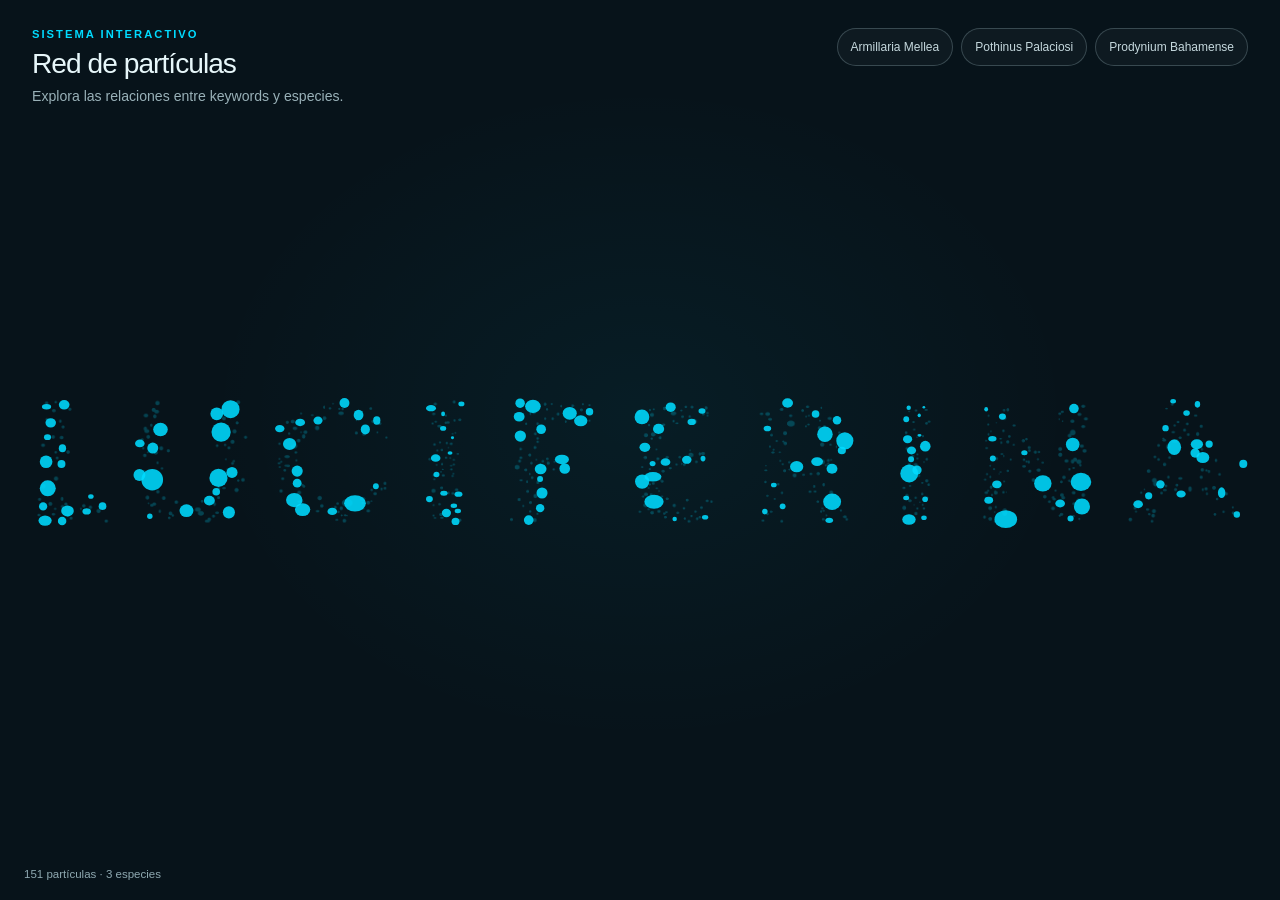
==== index.html @ c7ea7a86 "Refactor particle visualization system: - Remove unused logo images and title HTML file. - Update in" ====
<!doctype html>
<html lang="es">
  <head>
    <meta charset="utf-8">
    <meta name="viewport" content="width=device-width, initial-scale=1">
    <meta name="theme-color" content="#07131a">
    <title>Red de partículas — Luciferina</title>
    <link rel="stylesheet" href="css/style.css">
    <script type="module" src="js/script.js"></script>
  </head>
  <body>
    <main class="app-shell">
      <header class="topbar">
        <div class="intro">
          <p class="eyebrow">Sistema interactivo</p>
          <h1>Red de partículas</h1>
          <p class="instructions">Explora las relaciones entre keywords y especies.</p>
        </div>
        <nav class="species-filters" id="species-filters" aria-label="Filtrar por especie"></nav>
      </header>

      <section class="visualization" aria-label="Visualización de keywords">
        <div class="stage" id="particle-stage">
          <img
            class="inactive-artwork"
            src="img/particulas_inactivas.png"
            alt=""
            aria-hidden="true"
          >
          <div class="particle-layer" id="particle-layer"></div>
        </div>
      </section>

      <p class="app-status" id="app-status" role="status">Cargando datos y partículas…</p>

      <aside class="definition-panel" id="definition-panel" aria-live="polite" hidden>
        <p class="panel-eyebrow">Keyword</p>
        <h2 id="definition-title"></h2>
        <p class="definition-text" id="definition-text"></p>
        <p class="definition-species" id="definition-species"></p>
      </aside>
    </main>
  </body>
</html>
---- css/style.css ----
:root {
  color-scheme: dark;
  font-family: Inter, "Helvetica Neue", Arial, sans-serif;
  color: #e7f7fa;
  background: #07131a;
  font-synthesis: none;
  text-rendering: optimizeLegibility;
  -webkit-font-smoothing: antialiased;
  --particle-color: #00dbff;
}

* {
  box-sizing: border-box;
}

body {
  min-width: 320px;
  min-height: 100vh;
  margin: 0;
  background:
    radial-gradient(ellipse at 50% 46%, rgb(0 219 255 / 5%), transparent 48%),
    #07131a;
}

button {
  font: inherit;
}

.app-shell {
  display: flex;
  min-height: 100vh;
  flex-direction: column;
  padding: 28px 32px 32px;
}

.topbar {
  z-index: 1;
  display: flex;
  align-items: flex-start;
  justify-content: space-between;
  gap: 28px;
}

.intro {
  min-width: 220px;
}

.eyebrow,
.panel-eyebrow {
  margin: 0 0 8px;
  color: var(--particle-color);
  font-size: 0.7rem;
  font-weight: 700;
  letter-spacing: 0.18em;
  text-transform: uppercase;
}

h1 {
  margin: 0;
  font-size: clamp(1.35rem, 2.2vw, 2rem);
  font-weight: 500;
  letter-spacing: -0.035em;
}

.instructions {
  margin: 8px 0 0;
  color: #99b1b8;
  font-size: 0.88rem;
}

.species-filters {
  display: flex;
  flex-wrap: wrap;
  justify-content: flex-end;
  gap: 8px;
  max-width: 670px;
}

.species-button {
  min-height: 38px;
  padding: 8px 13px;
  border: 1px solid rgb(187 221 229 / 24%);
  border-radius: 999px;
  background: rgb(255 255 255 / 3%);
  color: #c5d8dd;
  cursor: pointer;
  font-size: 0.75rem;
  transition: color 160ms ease, border-color 160ms ease, background 160ms ease;
}

.species-button:hover,
.species-button:focus-visible {
  border-color: rgb(0 219 255 / 70%);
  color: #fff;
}

.species-button.is-active {
  border-color: var(--particle-color);
  background: rgb(0 219 255 / 12%);
  color: var(--particle-color);
}

.visualization {
  display: grid;
  flex: 1;
  place-items: center;
  width: 100%;
  padding: 30px 0 80px;
  overflow: visible;
}

.stage {
  position: relative;
  width: min(100%, 1235px);
  aspect-ratio: 1234.79 / 140.84;
  isolation: isolate;
}

.inactive-artwork,
.particle-layer,
.particle-layer svg {
  position: absolute;
  inset: 0;
  width: 100%;
  height: 100%;
}

.inactive-artwork {
  z-index: 0;
  object-fit: fill;
  opacity: 0.24;
  pointer-events: none;
  user-select: none;
}

.particle-layer svg {
  z-index: 1;
  display: block;
  overflow: visible;
}

.particle-shape {
  fill: var(--particle-color) !important;
  cursor: pointer;
  opacity: 0.88;
  transform-box: fill-box;
  transform-origin: center;
  transition: opacity 180ms ease, filter 180ms ease, transform 180ms ease;
  -webkit-tap-highlight-color: transparent;
}

.particle-shape:hover,
.particle-shape:focus-visible {
  filter: drop-shadow(0 0 4px rgb(0 219 255 / 78%));
  opacity: 1;
  transform: scale(1.1);
}

.particle-shape:focus-visible {
  outline: none;
  stroke: #fff;
  stroke-width: 1.5px;
}

.particle-shape.is-selected {
  filter: drop-shadow(0 0 5px rgb(0 219 255 / 85%));
  opacity: 1;
  transform: scale(1.15);
}

.particle-shape.is-related {
  filter: drop-shadow(0 0 5px rgb(0 219 255 / 90%))
    drop-shadow(0 0 11px rgb(0 219 255 / 48%));
  opacity: 1;
}

.particle-shape.is-species-match {
  filter: drop-shadow(0 0 5px rgb(0 219 255 / 92%))
    drop-shadow(0 0 12px rgb(0 219 255 / 50%));
  opacity: 1;
}

.particle-shape.is-species-muted {
  filter: none;
  opacity: 0.12;
}

.particle-shape.is-species-muted.is-selected {
  filter: none;
  opacity: 0.3;
}

.app-status {
  position: fixed;
  bottom: 20px;
  left: 24px;
  z-index: 2;
  margin: 0;
  color: #8fa9b1;
  font-size: 0.72rem;
}

.app-status:empty {
  display: none;
}

.app-status.is-error {
  max-width: min(560px, calc(100vw - 48px));
  color: #ffb7a9;
}

.definition-panel {
  position: fixed;
  right: 24px;
  bottom: 24px;
  z-index: 3;
  width: min(370px, calc(100vw - 48px));
  max-height: min(45vh, 360px);
  padding: 20px 22px;
  overflow-y: auto;
  border: 1px solid rgb(0 219 255 / 30%);
  border-radius: 12px;
  background: rgb(7 19 26 / 94%);
  box-shadow: 0 12px 40px rgb(0 0 0 / 28%), 0 0 24px rgb(0 219 255 / 7%);
  backdrop-filter: blur(14px);
}

.definition-panel[hidden] {
  display: none;
}

.definition-panel h2 {
  margin: 0 0 10px;
  color: #f0fbfd;
  font-size: 1.1rem;
  font-weight: 500;
}

.definition-text,
.definition-species {
  margin: 0;
  color: #b6cbd0;
  font-size: 0.84rem;
  line-height: 1.55;
}

.definition-species {
  margin-top: 13px;
  color: #7e9ca4;
  font-size: 0.72rem;
}

@media (max-width: 760px) {
  .app-shell {
    padding: 20px 18px 28px;
  }

  .topbar {
    flex-direction: column;
    gap: 18px;
  }

  .species-filters {
    justify-content: flex-start;
    gap: 6px;
  }

  .species-button {
    min-height: 34px;
    padding: 7px 10px;
    font-size: 0.68rem;
  }

  .visualization {
    display: block;
    margin: auto -18px;
    padding: 52px 0 100px;
    overflow-x: auto;
    overflow-y: visible;
    scrollbar-color: rgb(0 219 255 / 35%) transparent;
  }

  .stage {
    width: 720px;
    max-width: none;
    margin: 0 auto;
  }

  .definition-panel {
    right: 12px;
    bottom: 12px;
    width: min(370px, calc(100vw - 24px));
    max-height: 38vh;
    padding: 16px 18px;
  }

  .app-status {
    bottom: 14px;
    left: 14px;
    font-size: 0.65rem;
  }
}

@media (prefers-reduced-motion: reduce) {
  *,
  *::before,
  *::after {
    scroll-behavior: auto !important;
    transition-duration: 0.01ms !important;
  }
}
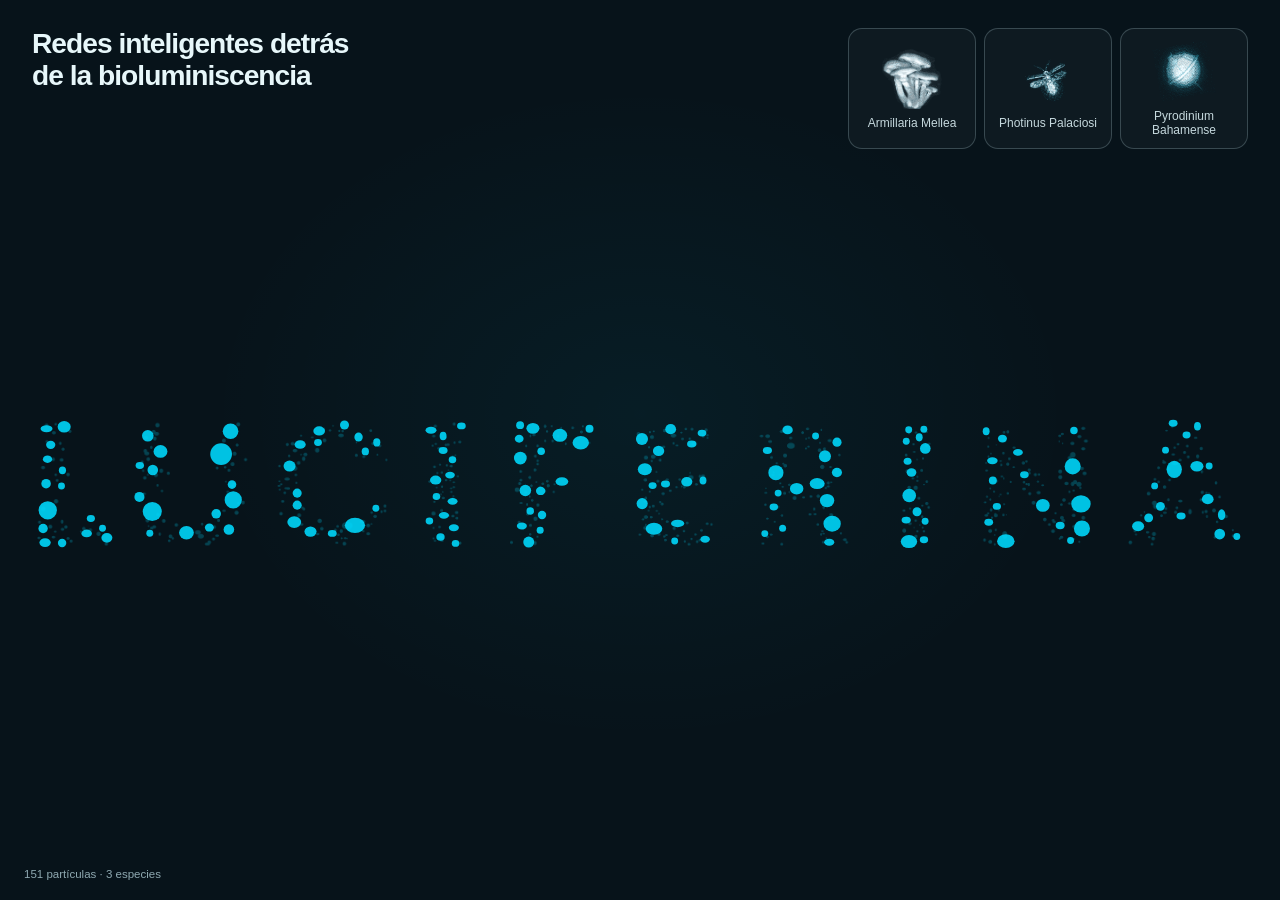
==== commit d99f95a1: "Refactor code structure for improved readability and maintainability" ====
--- a/index.html
+++ b/index.html
@@ -12,9 +12,12 @@
     <main class="app-shell">
       <header class="topbar">
         <div class="intro">
-          <p class="eyebrow">Sistema interactivo</p>
-          <h1>Red de partículas</h1>
-          <p class="instructions">Explora las relaciones entre keywords y especies.</p>
+          <h1>
+            <a class="home-link" href="index.html">
+              <span>Redes inteligentes detrás</span>
+              <span>de la bioluminiscencia</span>
+            </a>
+          </h1>
         </div>
         <nav class="species-filters" id="species-filters" aria-label="Filtrar por especie"></nav>
       </header>
@@ -34,10 +37,8 @@
       <p class="app-status" id="app-status" role="status">Cargando datos y partículas…</p>
 
       <aside class="definition-panel" id="definition-panel" aria-live="polite" hidden>
-        <p class="panel-eyebrow">Keyword</p>
         <h2 id="definition-title"></h2>
         <p class="definition-text" id="definition-text"></p>
-        <p class="definition-species" id="definition-species"></p>
       </aside>
     </main>
   </body>
--- a/css/style.css
+++ b/css/style.css
@@ -45,21 +45,25 @@
   min-width: 220px;
 }
 
-.eyebrow,
-.panel-eyebrow {
-  margin: 0 0 8px;
-  color: var(--particle-color);
-  font-size: 0.7rem;
-  font-weight: 700;
-  letter-spacing: 0.18em;
-  text-transform: uppercase;
-}
-
 h1 {
   margin: 0;
   font-size: clamp(1.35rem, 2.2vw, 2rem);
-  font-weight: 500;
+  font-weight: 700;
   letter-spacing: -0.035em;
+}
+
+.home-link {
+  color: inherit;
+  text-decoration: none;
+}
+
+.home-link span {
+  display: block;
+}
+
+.home-link:hover,
+.home-link:focus-visible {
+  color: var(--particle-color);
 }
 
 .instructions {
@@ -77,15 +81,30 @@
 }
 
 .species-button {
-  min-height: 38px;
-  padding: 8px 13px;
+  display: flex;
+  width: 128px;
+  min-height: 112px;
+  flex-direction: column;
+  align-items: center;
+  justify-content: center;
+  gap: 6px;
+  padding: 10px 8px;
   border: 1px solid rgb(187 221 229 / 24%);
-  border-radius: 999px;
+  border-radius: 14px;
   background: rgb(255 255 255 / 3%);
   color: #c5d8dd;
   cursor: pointer;
   font-size: 0.75rem;
+  line-height: 1.2;
+  text-align: center;
   transition: color 160ms ease, border-color 160ms ease, background 160ms ease;
+}
+
+.species-button img {
+  display: block;
+  width: 64px;
+  height: 64px;
+  object-fit: contain;
 }
 
 .species-button:hover,
@@ -156,14 +175,27 @@
   transform: scale(1.1);
 }
 
+.particle-shape:focus {
+  outline: none;
+}
+
 .particle-shape:focus-visible {
-  outline: none;
   stroke: #fff;
   stroke-width: 1.5px;
 }
 
 .particle-shape.is-selected {
-  filter: drop-shadow(0 0 5px rgb(0 219 255 / 85%));
+  fill: #fff !important;
+  stroke: #fff;
+  stroke-width: 1.5px;
+}
+
+.particle-shape.is-related {
+  fill: #b6f8ff !important;
+}
+
+.particle-shape.is-selected {
+  filter: none;
   opacity: 1;
   transform: scale(1.15);
 }
@@ -183,6 +215,8 @@
 .particle-shape.is-species-muted {
   filter: none;
   opacity: 0.12;
+  pointer-events: none;
+  cursor: default;
 }
 
 .particle-shape.is-species-muted.is-selected {
@@ -236,20 +270,13 @@
   font-weight: 500;
 }
 
-.definition-text,
-.definition-species {
+.definition-text {
   margin: 0;
   color: #b6cbd0;
   font-size: 0.84rem;
   line-height: 1.55;
 }
 
-.definition-species {
-  margin-top: 13px;
-  color: #7e9ca4;
-  font-size: 0.72rem;
-}
-
 @media (max-width: 760px) {
   .app-shell {
     padding: 20px 18px 28px;
@@ -266,9 +293,14 @@
   }
 
   .species-button {
-    min-height: 34px;
-    padding: 7px 10px;
+    min-height: 100px;
+    padding: 7px 8px;
     font-size: 0.68rem;
+  }
+
+  .species-button img {
+    width: 56px;
+    height: 56px;
   }
 
   .visualization {
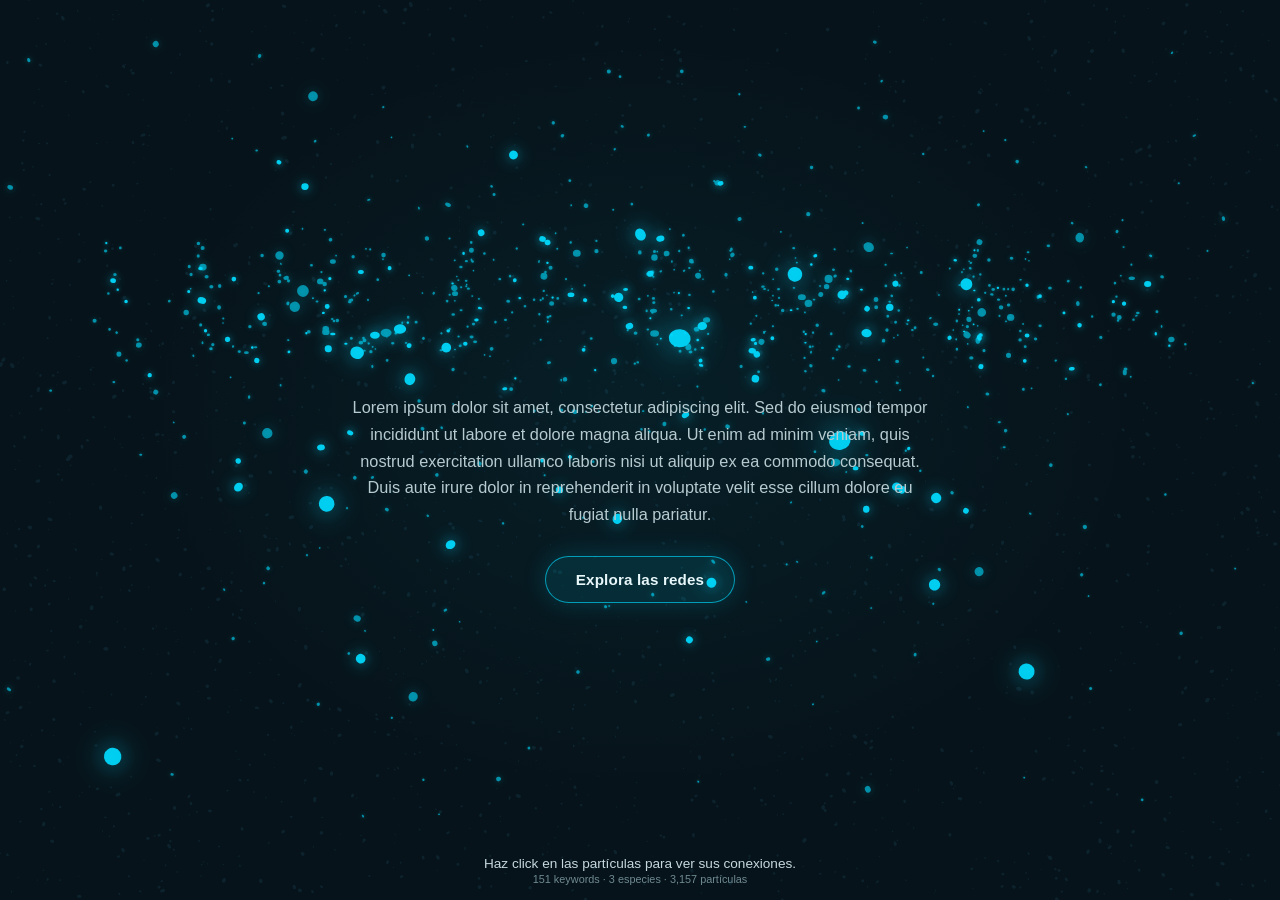
==== commit 6ac62647: "Update 3D" ====
--- a/index.html
+++ b/index.html
@@ -4,42 +4,1324 @@
     <meta charset="utf-8">
     <meta name="viewport" content="width=device-width, initial-scale=1">
     <meta name="theme-color" content="#07131a">
-    <title>Red de partículas — Luciferina</title>
-    <link rel="stylesheet" href="css/style.css">
-    <script type="module" src="js/script.js"></script>
+    <title>Luciferina — Redes de bioluminiscencia</title>
+    <style>
+      :root {
+        color-scheme: dark;
+        font-family: Inter, "Helvetica Neue", Arial, sans-serif;
+        color: #e7f7fa;
+        background: #07131a;
+        font-synthesis: none;
+        text-rendering: optimizeLegibility;
+        -webkit-font-smoothing: antialiased;
+        --particle-color: #00dbff;
+        --muted-text: #99b1b8;
+        --footer-height: 56px;
+      }
+
+      * {
+        box-sizing: border-box;
+      }
+
+      html,
+      body {
+        height: 100%;
+        margin: 0;
+        overflow: hidden;
+      }
+
+      body {
+        min-width: 320px;
+        background:
+          radial-gradient(ellipse at 50% 46%, rgb(0 219 255 / 6%), transparent 55%),
+          #07131a;
+      }
+
+      button {
+        font: inherit;
+      }
+
+      /* Canvas: todas las partículas (logotipo, keywords y plancton). */
+      #scene {
+        position: fixed;
+        inset: 0;
+        z-index: 0;
+        display: block;
+        width: 100%;
+        height: 100%;
+        touch-action: none;
+        -webkit-tap-highlight-color: transparent;
+      }
+
+      #scene.is-pointer {
+        cursor: pointer;
+      }
+
+      /* Encabezado visible tras explorar. */
+      .topbar {
+        position: fixed;
+        top: 0;
+        right: 0;
+        left: 0;
+        z-index: 2;
+        display: flex;
+        align-items: flex-start;
+        justify-content: space-between;
+        gap: 28px;
+        padding: 28px 32px 0;
+        pointer-events: none;
+        opacity: 0;
+        visibility: hidden;
+        transform: translateY(-8px);
+        transition: opacity 600ms ease, transform 600ms ease, visibility 0s linear 600ms;
+      }
+
+      body.is-exploring .topbar {
+        opacity: 1;
+        visibility: visible;
+        transform: none;
+        transition-delay: 900ms, 900ms, 0s;
+      }
+
+      .topbar > * {
+        pointer-events: auto;
+      }
+
+      .topbar h2 {
+        margin: 0;
+        font-size: clamp(1.35rem, 2.2vw, 2rem);
+        font-weight: 700;
+        letter-spacing: -0.035em;
+      }
+
+      .home-link {
+        color: inherit;
+        text-decoration: none;
+      }
+
+      .home-link span {
+        display: block;
+      }
+
+      .home-link:hover,
+      .home-link:focus-visible {
+        color: var(--particle-color);
+      }
+
+      .species-filters {
+        display: flex;
+        flex-wrap: wrap;
+        justify-content: flex-end;
+        gap: 8px;
+        max-width: 670px;
+      }
+
+      .species-button {
+        display: flex;
+        width: 128px;
+        min-height: 112px;
+        flex-direction: column;
+        align-items: center;
+        justify-content: center;
+        gap: 6px;
+        padding: 10px 8px;
+        border: 1px solid rgb(187 221 229 / 24%);
+        border-radius: 14px;
+        background: rgb(7 19 26 / 55%);
+        color: #c5d8dd;
+        cursor: pointer;
+        font-size: 0.75rem;
+        line-height: 1.2;
+        text-align: center;
+        backdrop-filter: blur(6px);
+        transition: color 160ms ease, border-color 160ms ease, background 160ms ease;
+      }
+
+      .species-button img {
+        display: block;
+        width: 64px;
+        height: 64px;
+        object-fit: contain;
+      }
+
+      .species-button:hover,
+      .species-button:focus-visible {
+        border-color: rgb(0 219 255 / 70%);
+        color: #fff;
+      }
+
+      .species-button.is-active {
+        border-color: var(--particle-color);
+        background: rgb(0 219 255 / 12%);
+        color: var(--particle-color);
+      }
+
+      /* Pantalla de bienvenida: el canvas dibuja el logotipo dentro de .logo-slot. */
+      .welcome {
+        position: fixed;
+        inset: 0 0 var(--footer-height);
+        z-index: 1;
+        display: flex;
+        flex-direction: column;
+        align-items: center;
+        justify-content: center;
+        gap: 28px;
+        padding: 24px 16px;
+        text-align: center;
+        pointer-events: none;
+        transition: opacity 700ms ease, transform 700ms ease, visibility 0s linear 700ms;
+      }
+
+      body.is-exploring .welcome {
+        opacity: 0;
+        visibility: hidden;
+        transform: translateY(12px);
+      }
+
+      .logo-slot {
+        width: min(100%, 1100px);
+        aspect-ratio: 1550.31 / 159.15;
+        margin: 0 0 12px;
+      }
+
+      .welcome-text {
+        max-width: 580px;
+        margin: 0;
+        color: #b6cbd0;
+        font-size: clamp(0.9rem, 1.4vw, 1.02rem);
+        line-height: 1.65;
+        text-wrap: pretty;
+      }
+
+      .cta {
+        padding: 14px 30px;
+        border: 1px solid rgb(0 219 255 / 65%);
+        border-radius: 999px;
+        background: rgb(0 219 255 / 10%);
+        color: #e7f7fa;
+        cursor: pointer;
+        font-size: 0.95rem;
+        font-weight: 600;
+        letter-spacing: 0.01em;
+        pointer-events: auto;
+        box-shadow: 0 0 24px rgb(0 219 255 / 18%);
+        transition: background 180ms ease, box-shadow 180ms ease, color 180ms ease;
+      }
+
+      .cta:hover,
+      .cta:focus-visible {
+        background: rgb(0 219 255 / 22%);
+        box-shadow: 0 0 34px rgb(0 219 255 / 38%);
+        color: #fff;
+        outline: none;
+      }
+
+      /* Pie fijo con la instrucción. */
+      .footer {
+        position: fixed;
+        right: 0;
+        bottom: 0;
+        left: 0;
+        z-index: 2;
+        display: flex;
+        min-height: var(--footer-height);
+        flex-direction: column;
+        align-items: center;
+        justify-content: center;
+        gap: 2px;
+        padding: 10px 16px 14px;
+        pointer-events: none;
+        text-align: center;
+      }
+
+      .hint {
+        margin: 0;
+        color: #c5d8dd;
+        font-size: 0.85rem;
+      }
+
+      .app-status {
+        margin: 0;
+        color: #6f8a92;
+        font-size: 0.68rem;
+      }
+
+      .app-status:empty {
+        display: none;
+      }
+
+      .app-status.is-error {
+        max-width: min(560px, calc(100vw - 32px));
+        color: #ffb7a9;
+        font-size: 0.8rem;
+      }
+
+      .definition-panel {
+        position: fixed;
+        right: 24px;
+        bottom: calc(var(--footer-height) + 8px);
+        z-index: 3;
+        width: min(370px, calc(100vw - 32px));
+        max-height: min(45vh, 360px);
+        padding: 20px 22px;
+        overflow-y: auto;
+        border: 1px solid rgb(0 219 255 / 30%);
+        border-radius: 12px;
+        background: rgb(7 19 26 / 94%);
+        box-shadow: 0 12px 40px rgb(0 0 0 / 28%), 0 0 24px rgb(0 219 255 / 7%);
+        backdrop-filter: blur(14px);
+      }
+
+      .definition-panel[hidden] {
+        display: none;
+      }
+
+      .definition-panel h2 {
+        margin: 0 0 10px;
+        color: #f0fbfd;
+        font-size: 1.1rem;
+        font-weight: 500;
+      }
+
+      .definition-text {
+        margin: 0;
+        color: #b6cbd0;
+        font-size: 0.84rem;
+        line-height: 1.55;
+      }
+
+      .definition-meta {
+        margin: 12px 0 0;
+        color: #7fdcef;
+        font-size: 0.74rem;
+      }
+
+      /* Botones accesibles por teclado; el anillo de foco se dibuja en el canvas. */
+      .keyword-targets button {
+        position: fixed;
+        width: 1px;
+        height: 1px;
+        padding: 0;
+        overflow: hidden;
+        clip: rect(0 0 0 0);
+        clip-path: inset(50%);
+        border: 0;
+        white-space: nowrap;
+      }
+
+      .sr-only {
+        position: absolute;
+        width: 1px;
+        height: 1px;
+        overflow: hidden;
+        clip-path: inset(50%);
+        white-space: nowrap;
+      }
+
+      .particle-controls {
+        position: fixed;
+        top: 12px;
+        left: 12px;
+        z-index: 5;
+      }
+
+      body.is-exploring .particle-controls {
+        top: auto;
+        bottom: calc(var(--footer-height) + 8px);
+      }
+
+      @media (max-width: 760px) {
+        :root {
+          --footer-height: 64px;
+        }
+
+        .topbar {
+          flex-direction: column;
+          gap: 14px;
+          padding: 16px 16px 0;
+        }
+
+        .topbar h2 {
+          font-size: 1.2rem;
+        }
+
+        .species-filters {
+          align-self: stretch;
+          flex-wrap: nowrap;
+          justify-content: flex-start;
+          gap: 6px;
+        }
+
+        .species-button {
+          width: calc((100vw - 44px) / 3);
+          min-height: 84px;
+          padding: 6px;
+          font-size: 0.66rem;
+        }
+
+        .species-button img {
+          width: 40px;
+          height: 40px;
+        }
+
+        .welcome {
+          gap: 22px;
+        }
+
+        .definition-panel {
+          right: 16px;
+          left: 16px;
+          width: auto;
+          max-height: 38vh;
+          padding: 16px 18px;
+        }
+
+        .hint {
+          font-size: 0.8rem;
+        }
+
+        body.is-exploring .particle-controls {
+          top: 8px;
+          right: 8px;
+          bottom: auto;
+          left: auto;
+        }
+      }
+
+      @media (prefers-reduced-motion: reduce) {
+        *,
+        *::before,
+        *::after {
+          transition-duration: 0.01ms !important;
+          transition-delay: 0s !important;
+        }
+      }
+    </style>
   </head>
   <body>
-    <main class="app-shell">
-      <header class="topbar">
-        <div class="intro">
-          <h1>
-            <a class="home-link" href="index.html">
-              <span>Redes inteligentes detrás</span>
-              <span>de la bioluminiscencia</span>
-            </a>
-          </h1>
-        </div>
-        <nav class="species-filters" id="species-filters" aria-label="Filtrar por especie"></nav>
-      </header>
-
-      <section class="visualization" aria-label="Visualización de keywords">
-        <div class="stage" id="particle-stage">
-          <img
-            class="inactive-artwork"
-            src="img/particulas_inactivas.png"
-            alt=""
-            aria-hidden="true"
-          >
-          <div class="particle-layer" id="particle-layer"></div>
-        </div>
-      </section>
-
+    <canvas id="scene" aria-hidden="true"></canvas>
+
+    <header class="topbar" id="topbar">
+      <h2>
+        <a class="home-link" href="index.html">
+          <span>Redes inteligentes detrás</span>
+          <span>de la bioluminiscencia</span>
+        </a>
+      </h2>
+      <nav class="species-filters" id="species-filters" aria-label="Filtrar por especie"></nav>
+    </header>
+
+    <main class="welcome" id="welcome">
+      <h1 class="sr-only">Luciferina</h1>
+      <div class="logo-slot" id="logo-slot" role="img" aria-label="Luciferina, formado por partículas"></div>
+      <p class="welcome-text">
+        Lorem ipsum dolor sit amet, consectetur adipiscing elit. Sed do eiusmod tempor
+        incididunt ut labore et dolore magna aliqua. Ut enim ad minim veniam, quis nostrud
+        exercitation ullamco laboris nisi ut aliquip ex ea commodo consequat. Duis aute irure
+        dolor in reprehenderit in voluptate velit esse cillum dolore eu fugiat nulla pariatur.
+      </p>
+      <button class="cta" id="cta" type="button">Explora las redes</button>
+    </main>
+
+    <div class="keyword-targets" id="keyword-targets" role="group" aria-label="Partículas interactivas de keywords"></div>
+
+    <aside class="definition-panel" id="definition-panel" aria-live="polite" hidden>
+      <h2 id="definition-title"></h2>
+      <p class="definition-text" id="definition-text"></p>
+      <p class="definition-meta" id="definition-meta"></p>
+    </aside>
+
+    <footer class="footer">
+      <p class="hint">Haz click en las partículas para ver sus conexiones.</p>
       <p class="app-status" id="app-status" role="status">Cargando datos y partículas…</p>
-
-      <aside class="definition-panel" id="definition-panel" aria-live="polite" hidden>
-        <h2 id="definition-title"></h2>
-        <p class="definition-text" id="definition-text"></p>
-      </aside>
-    </main>
+    </footer>
+
+    <script type="module">
+      // ---------------------------------------------------------------------
+      // Configuración (editable con ?gui)
+      // ---------------------------------------------------------------------
+      const SPECIES_IMAGES = new Map([
+        [1, "img/hongo.png"],
+        [2, "img/luciernaga.png"],
+        [3, "img/dinoflagelado.png"],
+      ]);
+      const HITBOX_PADDING = 8;
+      const TAU = Math.PI * 2;
+      const isSmallScreen = matchMedia("(max-width: 760px)").matches;
+      const reducedMotion = matchMedia("(prefers-reduced-motion: reduce)");
+
+      const settings = {
+        // Partículas
+        planktonCount: isSmallScreen ? 900 : 2400, // bioluminiscencia adicional
+        planktonSize: 1,
+        keywordSize: isSmallScreen ? 5 : 6.5,
+        ambientSize: 1,
+        // Movimiento
+        driftSpeed: 0.6,
+        driftAmplitude: 10,
+        disperseDuration: 2.4,
+        pointerRadius: isSmallScreen ? 90 : 130,
+        pushStrength: 1,
+        springBack: 1,
+        // Brillo e intensidad
+        baseGlow: 0.35,
+        keywordGlow: 1,
+        activeGlow: 1.6,
+        bioIntensity: 1,
+        bioDecay: 1.2,
+        sensitivity: 1,
+      };
+
+      const COLORS = {
+        cyan: [0, 219, 255],
+        related: [182, 248, 255],
+        white: [255, 255, 255],
+        bio: [70, 200, 255],
+      };
+      const COLOR_KEYS = ["cyan", "related", "white", "bio"];
+
+      // ---------------------------------------------------------------------
+      // Datos: CSV, relaciones y formas del logotipo
+      // ---------------------------------------------------------------------
+      function parseCsv(text) {
+        const rows = [];
+        let row = [];
+        let field = "";
+        let insideQuotes = false;
+        for (let index = 0; index < text.length; index += 1) {
+          const character = text[index];
+          if (insideQuotes) {
+            if (character === '"' && text[index + 1] === '"') {
+              field += '"';
+              index += 1;
+            } else if (character === '"') insideQuotes = false;
+            else field += character;
+          } else if (character === '"' && field.length === 0) insideQuotes = true;
+          else if (character === ",") {
+            row.push(field);
+            field = "";
+          } else if (character === "\n" || character === "\r") {
+            row.push(field);
+            if (row.some((cell) => cell.trim() !== "")) rows.push(row);
+            row = [];
+            field = "";
+            if (character === "\r" && text[index + 1] === "\n") index += 1;
+          } else field += character;
+        }
+        if (insideQuotes) throw new Error("Un CSV contiene un campo entre comillas sin cerrar.");
+        if (field.length > 0 || row.length > 0) {
+          row.push(field);
+          if (row.some((cell) => cell.trim() !== "")) rows.push(row);
+        }
+        if (rows.length < 2) throw new Error("Un CSV no contiene encabezados y datos.");
+        const headers = rows[0].map((header, index) =>
+          (index === 0 ? header.replace(/^﻿/, "") : header).trim()
+        );
+        return rows.slice(1).map((cells) =>
+          Object.fromEntries(headers.map((header, index) => [header, cells[index] ?? ""]))
+        );
+      }
+
+      async function fetchText(path) {
+        const response = await fetch(path);
+        if (!response.ok) throw new Error(`No se pudo cargar ${path} (HTTP ${response.status}).`);
+        return response.text();
+      }
+
+      function parseIds(value, keywordId) {
+        return value.split(",").reduce((ids, item) => {
+          const id = item.trim();
+          if (!id) return ids;
+          if (/^\d+$/.test(id)) ids.push(Number(id));
+          else console.warn(`Relación keyword-keyword inválida en keyword ${keywordId}: "${id}".`);
+          return ids;
+        }, []);
+      }
+
+      async function loadData() {
+        const [speciesCsv, keywordsCsv, relationsCsv, logoSvg] = await Promise.all([
+          fetchText("data/especies.csv"),
+          fetchText("data/keywords.csv"),
+          fetchText("data/keyword_especie.csv"),
+          fetchText("img/logotipo_luciferina.svg"),
+        ]);
+
+        const species = new Map(
+          parseCsv(speciesCsv).map((row) => [Number(row.id), { id: Number(row.id), name: row.nombre.trim() }])
+        );
+        const keywords = new Map(
+          parseCsv(keywordsCsv).map((row) => {
+            const id = Number(row.id);
+            return [id, {
+              id,
+              name: row.keyword.trim(),
+              definition: row.definicion.trim(),
+              relatedKeywordIds: parseIds(row.keyword_ids, id),
+              speciesIds: new Set(),
+            }];
+          })
+        );
+        for (const row of parseCsv(relationsCsv)) {
+          const keyword = keywords.get(Number(row.Keyword));
+          if (keyword && species.has(Number(row.Especie))) keyword.speciesIds.add(Number(row.Especie));
+          else console.warn(`Relación keyword-especie inválida: ${row.Keyword}, ${row.Especie}.`);
+        }
+
+        // Relaciones bidireccionales.
+        const related = new Map([...keywords.keys()].map((id) => [id, new Set()]));
+        for (const keyword of keywords.values()) {
+          for (const relatedId of keyword.relatedKeywordIds) {
+            if (!keywords.has(relatedId)) {
+              console.warn(`El keyword ${keyword.id} refiere al keyword inexistente ${relatedId}.`);
+            } else if (relatedId !== keyword.id) {
+              related.get(keyword.id).add(relatedId);
+              related.get(relatedId).add(keyword.id);
+            }
+          }
+        }
+
+        const svg = new DOMParser().parseFromString(logoSvg, "image/svg+xml");
+        if (svg.querySelector("parsererror")) throw new Error("El logotipo SVG no es válido.");
+        const [vx, vy, vw, vh] = (svg.documentElement.getAttribute("viewBox") ?? "")
+          .split(/[\s,]+/).map(Number);
+        if (![vx, vy, vw, vh].every(Number.isFinite) || vw <= 0 || vh <= 0) {
+          throw new Error("El logotipo necesita un viewBox válido.");
+        }
+        // Coordenadas normalizadas: x/y en [0,1] del logo, radios relativos al ancho.
+        const shapes = [...svg.querySelectorAll("circle, ellipse")].map((shape) => ({
+          x: (Number(shape.getAttribute("cx")) - vx) / vw,
+          y: (Number(shape.getAttribute("cy")) - vy) / vh,
+          rx: Number(shape.getAttribute("rx") ?? shape.getAttribute("r")) / vw,
+          ry: Number(shape.getAttribute("ry") ?? shape.getAttribute("r")) / vw,
+        }));
+        if (shapes.length < keywords.size) {
+          throw new Error(`El logotipo tiene ${shapes.length} formas y se necesitan ${keywords.size}.`);
+        }
+        return { species, keywords, related, shapes };
+      }
+
+      // ---------------------------------------------------------------------
+      // Utilidades
+      // ---------------------------------------------------------------------
+      function seededRandom(seed) {
+        let value = seed >>> 0;
+        return () => {
+          value = (Math.imul(value, 1664525) + 1013904223) >>> 0;
+          return value / 4294967296;
+        };
+      }
+      const clamp = (value, min, max) => Math.min(max, Math.max(min, value));
+      const lerp = (a, b, t) => a + (b - a) * t;
+      const easeInOut = (t) => (t < 0.5 ? 4 * t * t * t : 1 - (-2 * t + 2) ** 3 / 2);
+
+      function makeGlowSprite([r, g, b]) {
+        const size = 64;
+        const sprite = document.createElement("canvas");
+        sprite.width = sprite.height = size;
+        const context = sprite.getContext("2d");
+        const gradient = context.createRadialGradient(size / 2, size / 2, 0, size / 2, size / 2, size / 2);
+        gradient.addColorStop(0, `rgba(${r},${g},${b},0.9)`);
+        gradient.addColorStop(0.25, `rgba(${r},${g},${b},0.35)`);
+        gradient.addColorStop(0.6, `rgba(${r},${g},${b},0.08)`);
+        gradient.addColorStop(1, `rgba(${r},${g},${b},0)`);
+        context.fillStyle = gradient;
+        context.fillRect(0, 0, size, size);
+        return sprite;
+      }
+
+      // ---------------------------------------------------------------------
+      // Escena
+      // ---------------------------------------------------------------------
+      class LuciferinaScene {
+        constructor(data) {
+          this.data = data;
+          this.canvas = document.querySelector("#scene");
+          this.context = this.canvas.getContext("2d");
+          this.logoSlot = document.querySelector("#logo-slot");
+          this.topbar = document.querySelector("#topbar");
+          this.footer = document.querySelector(".footer");
+          this.sprites = Object.fromEntries(COLOR_KEYS.map((key) => [key, makeGlowSprite(COLORS[key])]));
+          this.fills = Object.fromEntries(COLOR_KEYS.map((key) => [key, `rgb(${COLORS[key].join(",")})`]));
+          this.buckets = new Map();
+
+          this.selectedKeywordId = null;
+          this.selectedSpeciesId = null;
+          this.hoveredId = null;
+          this.focusedId = null;
+
+          this.progress = 1; // 0 = logotipo, 1 = dispersas
+          this.targetProgress = 0; // la entrada reúne las partículas en la palabra
+          this.time = 0;
+          this.fadeIn = 0;
+          this.lastFrame = null;
+          this.pointer = { x: 0, y: 0, prevX: 0, prevY: 0, active: false, moved: false };
+
+          this.buildAnchored();
+          this.plankton = [];
+          this.resize();
+          this.setPlanktonCount(settings.planktonCount);
+
+          this.onResize = () => this.resize();
+          addEventListener("resize", this.onResize);
+          this.bindPointer();
+          this.frame = this.frame.bind(this);
+          requestAnimationFrame(this.frame);
+        }
+
+        // Partículas del logotipo: 757 formas, 151 de ellas son keywords.
+        buildAnchored() {
+          const { shapes, keywords } = this.data;
+          const random = seededRandom(757);
+          const keywordList = [...keywords.values()];
+          const keywordByShape = new Map();
+          keywordList.forEach((keyword, index) => {
+            keywordByShape.set(Math.floor(((index + 0.5) * shapes.length) / keywordList.length), keyword);
+          });
+          this.averageRadius = shapes.reduce((sum, shape) => sum + (shape.rx + shape.ry) / 2, 0) / shapes.length;
+
+          this.anchored = shapes.map((shape, index) => {
+            const keyword = keywordByShape.get(index) ?? null;
+            return {
+              keyword,
+              id: keyword?.id ?? -1,
+              lx: shape.x,
+              ly: shape.y,
+              rx: shape.rx,
+              ry: shape.ry,
+              sx: random(),
+              sy: random(),
+              curveX: (random() - 0.5) * 2,
+              curveY: (random() - 0.5) * 2,
+              delay: random(),
+              phase: random() * TAU,
+              spin: (random() - 0.5) * 0.6,
+              rot: (random() - 0.5) * Math.PI,
+              ox: 0, oy: 0, vx: 0, vy: 0, e: 0,
+              x: 0, y: 0, drx: 0, dry: 0, drot: 0,
+            };
+          });
+          this.keywordParticles = this.anchored.filter((particle) => particle.keyword);
+          this.keywordParticleById = new Map(this.keywordParticles.map((particle) => [particle.id, particle]));
+        }
+
+        resize() {
+          const dpr = Math.min(devicePixelRatio || 1, 2);
+          this.width = innerWidth;
+          this.height = innerHeight;
+          this.canvas.width = Math.round(this.width * dpr);
+          this.canvas.height = Math.round(this.height * dpr);
+          this.context.setTransform(dpr, 0, 0, dpr, 0, 0);
+
+          const slot = this.logoSlot.getBoundingClientRect();
+          this.logo = { x: slot.left, y: slot.top, w: slot.width, h: slot.height };
+
+          const top = this.topbar.getBoundingClientRect().bottom + 24;
+          const bottom = this.height - this.footer.getBoundingClientRect().height - 16;
+          const side = this.width < 761 ? 20 : 40;
+          this.field = { x: side, y: top, w: this.width - side * 2, h: Math.max(120, bottom - top) };
+          this.layoutKeywords();
+
+          if (this.previousSize) {
+            const scaleX = this.width / this.previousSize.w;
+            const scaleY = this.height / this.previousSize.h;
+            for (const particle of this.plankton) {
+              particle.x *= scaleX;
+              particle.y *= scaleY;
+            }
+          }
+          this.previousSize = { w: this.width, h: this.height };
+        }
+
+        // Rejilla con variación: las keywords quedan repartidas sin encimarse.
+        layoutKeywords() {
+          const random = seededRandom(151);
+          const count = this.keywordParticles.length;
+          const columns = Math.max(1, Math.round(Math.sqrt((count * this.field.w) / this.field.h)));
+          const rows = Math.ceil(count / columns);
+          const cells = [...Array(columns * rows).keys()];
+          for (let index = cells.length - 1; index > 0; index -= 1) {
+            const swap = Math.floor(random() * (index + 1));
+            [cells[index], cells[swap]] = [cells[swap], cells[index]];
+          }
+          this.keywordParticles.forEach((particle, index) => {
+            const cell = cells[index];
+            particle.sx = ((cell % columns) + 0.2 + random() * 0.6) / columns;
+            particle.sy = (Math.floor(cell / columns) + 0.2 + random() * 0.6) / rows;
+          });
+        }
+
+        setPlanktonCount(count) {
+          const random = seededRandom(this.plankton.length * 7919 + 3);
+          if (count < this.plankton.length) this.plankton.length = count;
+          while (this.plankton.length < count) {
+            const size = 0.5 + random() ** 2 * 1.4;
+            this.plankton.push({
+              x: random() * this.width,
+              y: random() * this.height,
+              rx: size * (1 + random() * 0.6),
+              ry: size,
+              rot: random() * Math.PI,
+              phase: random() * TAU,
+              drift: 4 + random() * 10,
+              vx: 0, vy: 0, e: 0,
+            });
+          }
+          this.updateStatus();
+        }
+
+        // -------------------------------------------------------------------
+        // Interacción
+        // -------------------------------------------------------------------
+        bindPointer() {
+          addEventListener("pointermove", (event) => {
+            const pointer = this.pointer;
+            if (!pointer.active) {
+              pointer.prevX = event.clientX;
+              pointer.prevY = event.clientY;
+              pointer.active = true;
+            }
+            pointer.x = event.clientX;
+            pointer.y = event.clientY;
+            pointer.moved = true;
+            pointer.isMouse = event.pointerType === "mouse";
+            if (pointer.isMouse) this.updateHover();
+          }, { passive: true });
+          addEventListener("pointerdown", (event) => {
+            this.pointer.prevX = this.pointer.x = event.clientX;
+            this.pointer.prevY = this.pointer.y = event.clientY;
+            this.pointer.active = true;
+          }, { passive: true });
+          document.documentElement.addEventListener("pointerleave", () => {
+            this.pointer.active = false;
+            this.hoveredId = null;
+            this.canvas.classList.remove("is-pointer");
+          });
+          this.canvas.addEventListener("click", (event) => {
+            const particle = this.keywordAt(event.clientX, event.clientY);
+            if (particle) this.onSelect?.(particle.id);
+          });
+        }
+
+        updateHover() {
+          const particle = this.keywordAt(this.pointer.x, this.pointer.y);
+          this.hoveredId = particle?.id ?? null;
+          this.canvas.classList.toggle("is-pointer", Boolean(particle));
+        }
+
+        keywordAt(x, y) {
+          let nearest = null;
+          let nearestDistance = Infinity;
+          for (const particle of this.keywordParticles) {
+            if (!this.isAvailable(particle.keyword)) continue;
+            const radius = Math.max(particle.drx, particle.dry) + HITBOX_PADDING;
+            const distance = Math.hypot(x - particle.x, y - particle.y) / radius;
+            if (distance <= 1 && distance < nearestDistance) {
+              nearest = particle;
+              nearestDistance = distance;
+            }
+          }
+          return nearest;
+        }
+
+        isAvailable(keyword) {
+          return this.selectedSpeciesId === null || keyword.speciesIds.has(this.selectedSpeciesId);
+        }
+
+        lookFor(keyword) {
+          const isSelected = keyword.id === this.selectedKeywordId;
+          const isRelated = Boolean(this.data.related.get(this.selectedKeywordId)?.has(keyword.id));
+          const isSpeciesMatch = this.selectedSpeciesId !== null && keyword.speciesIds.has(this.selectedSpeciesId);
+          const isMuted = this.selectedSpeciesId !== null && !isSpeciesMatch;
+          return { isSelected, isRelated, isSpeciesMatch, isMuted };
+        }
+
+        disperse() {
+          this.targetProgress = 1;
+        }
+
+        gather() {
+          this.targetProgress = 0;
+        }
+
+        // Excita (brillo) y empuja las partículas cercanas al recorrido del cursor,
+        // como los dinoflagelados cuando la mano atraviesa el agua.
+        stir(particle, segment) {
+          const { ax, ay, dx, dy, lengthSquared, length, radius } = segment;
+          let t = lengthSquared > 0 ? ((particle.x - ax) * dx + (particle.y - ay) * dy) / lengthSquared : 0;
+          t = clamp(t, 0, 1);
+          const closestX = ax + dx * t;
+          const closestY = ay + dy * t;
+          const offsetX = particle.x - closestX;
+          const offsetY = particle.y - closestY;
+          const distance = Math.hypot(offsetX, offsetY);
+          if (distance >= radius) return;
+          const falloff = (1 - distance / radius) ** 2;
+          const agitation = clamp(length / (radius * 0.12), 0, 1.5);
+          particle.e = Math.min(1, particle.e + falloff * agitation * 0.55 * settings.sensitivity);
+          if (reducedMotion.matches) return;
+          const push = settings.pushStrength * falloff;
+          const inverse = distance > 0.001 ? 1 / distance : 0;
+          // Arrastre en la dirección del movimiento + leve separación + remolino.
+          const swirl = Math.sin(particle.phase) * 0.6;
+          particle.vx += dx * push * 4.5 + offsetX * inverse * length * push * 2.2 - dy * swirl * push * 2;
+          particle.vy += dy * push * 4.5 + offsetY * inverse * length * push * 2.2 + dx * swirl * push * 2;
+        }
+
+        // -------------------------------------------------------------------
+        // Animación
+        // -------------------------------------------------------------------
+        frame(now) {
+          const dt = this.lastFrame === null ? 1 / 60 : Math.min(0.05, (now - this.lastFrame) / 1000);
+          this.lastFrame = now;
+          const still = reducedMotion.matches;
+          this.time += dt * settings.driftSpeed * (still ? 0 : 1);
+          this.fadeIn = Math.min(1, this.fadeIn + dt / 1.2);
+
+          if (this.progress !== this.targetProgress) {
+            const step = still ? 1 : dt / Math.max(0.05, settings.disperseDuration);
+            this.progress = this.progress < this.targetProgress
+              ? Math.min(this.targetProgress, this.progress + step)
+              : Math.max(this.targetProgress, this.progress - step);
+          }
+
+          let segment = null;
+          const pointer = this.pointer;
+          if (pointer.active && pointer.moved) {
+            const dx = pointer.x - pointer.prevX;
+            const dy = pointer.y - pointer.prevY;
+            const lengthSquared = dx * dx + dy * dy;
+            if (lengthSquared > 0.25) {
+              segment = {
+                ax: pointer.prevX, ay: pointer.prevY, dx, dy, lengthSquared,
+                length: Math.sqrt(lengthSquared), radius: settings.pointerRadius,
+              };
+            }
+          }
+          pointer.prevX = pointer.x;
+          pointer.prevY = pointer.y;
+          pointer.moved = false;
+
+          const damping = Math.exp(-dt * 2.6);
+          const spring = 14 * settings.springBack * settings.springBack;
+          const decay = Math.exp(-dt / Math.max(0.05, settings.bioDecay));
+
+          this.updateAnchored(dt, segment, damping, spring, decay);
+          this.updatePlankton(dt, segment, damping, decay);
+          // Las partículas se mueven bajo un cursor quieto: el hover se recalcula.
+          if (pointer.active && pointer.isMouse) this.updateHover();
+          this.draw();
+          requestAnimationFrame(this.frame);
+        }
+
+        updateAnchored(dt, segment, damping, spring, decay) {
+          const { logo, field, width, height, time } = this;
+          const amplitude = reducedMotion.matches ? 0 : settings.driftAmplitude;
+          const logoScale = logo.w;
+          const keywordScale = settings.keywordSize / this.averageRadius;
+          const ambientScale = (1.6 * settings.ambientSize) / this.averageRadius;
+          const minimumRadius = 0.8;
+
+          for (const particle of this.anchored) {
+            const local = easeInOut(clamp((this.progress - particle.delay * 0.45) / 0.55, 0, 1));
+            const isKeyword = particle.keyword !== null;
+            const homeX = logo.x + particle.lx * logo.w;
+            const homeY = logo.y + particle.ly * logo.h;
+            const targetX = isKeyword ? field.x + particle.sx * field.w : particle.sx * width;
+            const targetY = isKeyword ? field.y + particle.sy * field.h : particle.sy * height;
+            const arc = Math.sin(local * Math.PI) * 90;
+            const wander = amplitude * (0.08 + local * 0.92);
+
+            // Física del agua: el desplazamiento regresa con un resorte amortiguado.
+            if (segment) this.stir(particle, segment);
+            particle.vx = (particle.vx - particle.ox * spring * dt) * damping;
+            particle.vy = (particle.vy - particle.oy * spring * dt) * damping;
+            particle.ox += particle.vx * dt;
+            particle.oy += particle.vy * dt;
+            particle.e *= decay;
+
+            particle.x = lerp(homeX, targetX, local) + particle.curveX * arc
+              + Math.sin(time * 0.9 + particle.phase) * wander + particle.ox;
+            particle.y = lerp(homeY, targetY, local) + particle.curveY * arc
+              + Math.cos(time * 0.7 + particle.phase * 1.3) * wander * 0.8 + particle.oy;
+
+            const scale = lerp(logoScale, isKeyword ? keywordScale : ambientScale, local);
+            particle.drx = Math.max(minimumRadius, particle.rx * scale);
+            particle.dry = Math.max(minimumRadius, particle.ry * scale);
+            particle.drot = (particle.rot + time * particle.spin) * local;
+          }
+        }
+
+        updatePlankton(dt, segment, damping, decay) {
+          const { width, height, time } = this;
+          const still = reducedMotion.matches;
+          const margin = 10;
+          for (const particle of this.plankton) {
+            if (segment) this.stir(particle, segment);
+            particle.vx *= damping;
+            particle.vy *= damping;
+            const drift = still ? 0 : particle.drift * settings.driftSpeed;
+            particle.x += (particle.vx + Math.sin(time * 0.5 + particle.phase) * drift) * dt;
+            particle.y += (particle.vy + Math.cos(time * 0.4 + particle.phase * 1.7) * drift - drift * 0.15) * dt;
+            if (particle.x < -margin) particle.x += width + margin * 2;
+            else if (particle.x > width + margin) particle.x -= width + margin * 2;
+            if (particle.y < -margin) particle.y += height + margin * 2;
+            else if (particle.y > height + margin) particle.y -= height + margin * 2;
+            particle.e *= decay;
+          }
+        }
+
+        // -------------------------------------------------------------------
+        // Dibujo: halos con mezcla aditiva y núcleos elípticos agrupados.
+        // -------------------------------------------------------------------
+        glow(color, x, y, radius, alpha) {
+          if (alpha <= 0.01 || radius <= 0.5) return;
+          const context = this.context;
+          context.globalAlpha = Math.min(1, alpha);
+          context.drawImage(this.sprites[color], x - radius, y - radius, radius * 2, radius * 2);
+        }
+
+        core(color, alpha, x, y, rx, ry, rotation) {
+          const level = Math.round(clamp(alpha, 0, 1) * 12);
+          if (level <= 0) return;
+          const key = COLOR_KEYS.indexOf(color) * 16 + level;
+          let bucket = this.buckets.get(key);
+          if (!bucket) {
+            bucket = { color, alpha: level / 12, items: [] };
+            this.buckets.set(key, bucket);
+          }
+          bucket.items.push(x, y, rx, ry, rotation);
+        }
+
+        flushCores() {
+          const context = this.context;
+          for (const bucket of this.buckets.values()) {
+            const items = bucket.items;
+            if (!items.length) continue;
+            context.globalAlpha = bucket.alpha;
+            context.fillStyle = this.fills[bucket.color];
+            context.beginPath();
+            for (let index = 0; index < items.length; index += 5) {
+              const x = items[index];
+              const y = items[index + 1];
+              const rx = items[index + 2];
+              const rotation = items[index + 4];
+              context.moveTo(x + rx * Math.cos(rotation), y + rx * Math.sin(rotation));
+              context.ellipse(x, y, rx, items[index + 3], rotation, 0, TAU);
+            }
+            context.fill();
+            items.length = 0;
+          }
+        }
+
+        draw() {
+          const context = this.context;
+          const fade = this.fadeIn;
+          const bio = settings.bioIntensity;
+          const pulse = (phase) => 0.88 + 0.12 * Math.sin(this.time * 2.4 + phase);
+          context.globalCompositeOperation = "source-over";
+          context.globalAlpha = 1;
+          context.clearRect(0, 0, this.width, this.height);
+          context.globalCompositeOperation = "lighter";
+
+          // Plancton bioluminiscente: casi invisible hasta que se agita.
+          for (const particle of this.plankton) {
+            const flash = Math.pow(particle.e, 0.8) * bio;
+            const size = settings.planktonSize * (1 + flash * 0.6);
+            if (flash > 0.03) {
+              this.glow(flash > 0.7 ? "related" : "bio", particle.x, particle.y, (6 + 16 * flash) * size, flash * 0.9 * fade);
+            }
+            this.core(flash > 0.55 ? "white" : "bio", (0.07 + flash) * fade,
+              particle.x, particle.y, particle.rx * size, particle.ry * size, particle.rot);
+          }
+
+          // Conexiones de la keyword seleccionada.
+          const selected = this.keywordParticleById.get(this.selectedKeywordId);
+          if (selected) {
+            const relatedIds = this.data.related.get(selected.id);
+            context.lineWidth = 1;
+            for (const relatedId of relatedIds) {
+              const target = this.keywordParticleById.get(relatedId);
+              if (!target) continue;
+              const visible = this.isAvailable(target.keyword) ? 1 : 0.25;
+              const gradient = context.createLinearGradient(selected.x, selected.y, target.x, target.y);
+              gradient.addColorStop(0, `rgba(255,255,255,${0.45 * visible})`);
+              gradient.addColorStop(1, `rgba(0,219,255,${0.16 * visible})`);
+              context.globalAlpha = fade * settings.activeGlow / 1.6;
+              context.strokeStyle = gradient;
+              context.beginPath();
+              context.moveTo(selected.x, selected.y);
+              context.lineTo(target.x, target.y);
+              context.stroke();
+            }
+          }
+
+          // Formas del logotipo y keywords.
+          for (const particle of this.anchored) {
+            const flash = Math.pow(particle.e, 0.8) * bio;
+            const radius = Math.max(particle.drx, particle.dry);
+            if (!particle.keyword) {
+              const alpha = (0.55 + flash * 0.45) * fade;
+              this.glow(flash > 0.6 ? "related" : "cyan", particle.x, particle.y,
+                radius * (4 + flash * 4), (settings.baseGlow * 0.5 + flash * 0.8) * fade);
+              this.core(flash > 0.75 ? "related" : "cyan", alpha, particle.x, particle.y,
+                particle.drx, particle.dry, particle.drot);
+              continue;
+            }
+
+            const look = this.lookFor(particle.keyword);
+            const isHover = !look.isMuted && (particle.id === this.hoveredId || particle.id === this.focusedId);
+            let color = "cyan";
+            let alpha = 0.88;
+            let scale = 1;
+            let glow = settings.baseGlow * settings.keywordGlow;
+            if (look.isMuted) {
+              alpha = look.isSelected ? 0.3 : 0.12;
+              glow = 0;
+            } else {
+              if (look.isSpeciesMatch) {
+                alpha = 1;
+                glow = settings.baseGlow * settings.keywordGlow * settings.activeGlow * 1.4;
+              }
+              if (look.isRelated) {
+                color = "related";
+                alpha = 1;
+                glow = settings.baseGlow * settings.keywordGlow * settings.activeGlow * 1.8 * pulse(particle.phase);
+              }
+              if (look.isSelected) {
+                color = "white";
+                alpha = 1;
+                scale = 1.15;
+                glow = settings.baseGlow * settings.keywordGlow * settings.activeGlow * 1.2;
+              }
+              if (isHover) {
+                alpha = 1;
+                scale = Math.max(scale, 1.1);
+                glow += 0.45 * settings.keywordGlow;
+              }
+              glow += flash * 0.9;
+            }
+            particle.drx *= scale;
+            particle.dry *= scale;
+            this.glow(color === "cyan" && flash > 0.6 ? "related" : color, particle.x, particle.y,
+              radius * scale * (4.5 + flash * 3), glow * fade);
+            this.core(color, Math.min(1, alpha + (look.isMuted ? 0 : flash * 0.3)) * fade,
+              particle.x, particle.y, particle.drx, particle.dry, particle.drot);
+          }
+
+          context.globalCompositeOperation = "source-over";
+          this.flushCores();
+
+          // Contorno de la selección y anillo de foco de teclado.
+          if (selected) {
+            context.globalAlpha = fade;
+            context.strokeStyle = "#fff";
+            context.lineWidth = 1.5;
+            context.beginPath();
+            context.ellipse(selected.x, selected.y, selected.drx + 0.75, selected.dry + 0.75, selected.drot, 0, TAU);
+            context.stroke();
+          }
+          const focused = this.keywordParticleById.get(this.focusedId);
+          if (focused) {
+            context.globalAlpha = 1;
+            context.strokeStyle = "#e7f7fa";
+            context.lineWidth = 1;
+            context.beginPath();
+            context.arc(focused.x, focused.y, Math.max(focused.drx, focused.dry) + 6, 0, TAU);
+            context.stroke();
+          }
+          context.globalAlpha = 1;
+        }
+
+        updateStatus() {
+          const status = document.querySelector("#app-status");
+          if (status.classList.contains("is-error")) return;
+          const total = this.anchored.length + this.plankton.length;
+          status.textContent = `${this.data.keywords.size} keywords · ${this.data.species.size} especies · ${total.toLocaleString("es-MX")} partículas`;
+        }
+      }
+
+      // ---------------------------------------------------------------------
+      // Aplicación: estado, filtros, panel y flujo bienvenida → exploración
+      // ---------------------------------------------------------------------
+      class LuciferinaApp {
+        constructor(data) {
+          this.data = data;
+          this.scene = new LuciferinaScene(data);
+          this.scene.onSelect = (id) => this.selectKeyword(id);
+          this.welcome = document.querySelector("#welcome");
+          this.filters = document.querySelector("#species-filters");
+          this.panel = {
+            container: document.querySelector("#definition-panel"),
+            title: document.querySelector("#definition-title"),
+            definition: document.querySelector("#definition-text"),
+            meta: document.querySelector("#definition-meta"),
+          };
+          this.renderSpeciesFilters();
+          this.renderKeywordTargets();
+          this.renderStates();
+          this.setExploring(false);
+
+          document.querySelector("#cta").addEventListener("click", () => this.explore());
+          addEventListener("keydown", (event) => {
+            if (event.key === "Escape" && this.scene.selectedKeywordId !== null) {
+              this.selectKeyword(this.scene.selectedKeywordId);
+            }
+          });
+        }
+
+        setExploring(exploring) {
+          document.body.classList.toggle("is-exploring", exploring);
+          this.welcome.inert = exploring;
+          document.querySelector("#topbar").inert = !exploring;
+        }
+
+        explore() {
+          this.setExploring(true);
+          this.scene.disperse();
+        }
+
+        showWelcome() {
+          this.setExploring(false);
+          this.scene.gather();
+        }
+
+        selectKeyword(id) {
+          const scene = this.scene;
+          const keyword = this.data.keywords.get(id);
+          if (!keyword || !scene.isAvailable(keyword)) return;
+          scene.selectedKeywordId = scene.selectedKeywordId === id ? null : id;
+          const selected = this.data.keywords.get(scene.selectedKeywordId);
+          this.panel.container.hidden = !selected;
+          if (selected) {
+            const count = this.data.related.get(selected.id).size;
+            this.panel.title.textContent = selected.name;
+            this.panel.definition.textContent = selected.definition;
+            this.panel.meta.textContent = `${count} ${count === 1 ? "conexión" : "conexiones"}`;
+          }
+          this.renderStates();
+        }
+
+        renderSpeciesFilters() {
+          this.filters.replaceChildren();
+          for (const species of this.data.species.values()) {
+            const button = document.createElement("button");
+            button.type = "button";
+            button.className = "species-button";
+            button.dataset.speciesId = String(species.id);
+            const imagePath = SPECIES_IMAGES.get(species.id);
+            if (!imagePath) throw new Error(`No hay una imagen configurada para la especie ${species.id}.`);
+            const image = document.createElement("img");
+            image.src = imagePath;
+            image.alt = "";
+            image.setAttribute("aria-hidden", "true");
+            const label = document.createElement("span");
+            label.textContent = species.name;
+            button.append(image, label);
+            button.addEventListener("click", () => {
+              this.scene.selectedSpeciesId = this.scene.selectedSpeciesId === species.id ? null : species.id;
+              this.renderStates();
+            });
+            this.filters.append(button);
+          }
+        }
+
+        renderKeywordTargets() {
+          const container = document.querySelector("#keyword-targets");
+          this.targets = new Map();
+          for (const particle of this.scene.keywordParticles) {
+            const keyword = particle.keyword;
+            const button = document.createElement("button");
+            button.type = "button";
+            button.textContent = keyword.name;
+            button.setAttribute("aria-label", `${keyword.name}: ${keyword.definition}`);
+            button.addEventListener("click", () => this.selectKeyword(keyword.id));
+            button.addEventListener("focus", () => { this.scene.focusedId = keyword.id; });
+            button.addEventListener("blur", () => { this.scene.focusedId = null; });
+            this.targets.set(keyword.id, button);
+            container.append(button);
+          }
+        }
+
+        renderStates() {
+          const scene = this.scene;
+          for (const [id, button] of this.targets) {
+            const look = scene.lookFor(this.data.keywords.get(id));
+            button.setAttribute("aria-pressed", String(look.isSelected));
+            button.setAttribute("aria-disabled", String(look.isMuted));
+            button.tabIndex = look.isMuted ? -1 : 0;
+          }
+          if (scene.hoveredId !== null && !scene.isAvailable(this.data.keywords.get(scene.hoveredId))) {
+            scene.hoveredId = null;
+          }
+          this.filters.querySelectorAll(".species-button").forEach((button) => {
+            const active = Number(button.dataset.speciesId) === scene.selectedSpeciesId;
+            button.classList.toggle("is-active", active);
+            button.setAttribute("aria-pressed", String(active));
+          });
+        }
+      }
+
+      // ---------------------------------------------------------------------
+      // dat.gui (solo con ?gui en la URL)
+      // ---------------------------------------------------------------------
+      async function createControls(app) {
+        const { GUI } = await import("https://cdn.jsdelivr.net/npm/dat.gui@0.7.9/build/dat.gui.module.js");
+        const scene = app.scene;
+        const host = document.createElement("div");
+        host.className = "particle-controls";
+        const gui = new GUI({ autoPlace: false, width: 280 });
+        host.append(gui.domElement);
+        document.body.append(host);
+
+        const particles = gui.addFolder("Partículas");
+        particles.add(settings, "planktonCount", 0, 10000, 100).name("Bioluminiscencia")
+          .onFinishChange((value) => scene.setPlanktonCount(value));
+        particles.add(settings, "planktonSize", 0.3, 3, 0.05).name("Tamaño plancton");
+        particles.add(settings, "keywordSize", 2, 14, 0.5).name("Tamaño keywords");
+        particles.add(settings, "ambientSize", 0.2, 3, 0.05).name("Tamaño ambiente");
+        particles.open();
+
+        const motion = gui.addFolder("Movimiento");
+        motion.add(settings, "driftSpeed", 0, 3, 0.05).name("Velocidad");
+        motion.add(settings, "driftAmplitude", 0, 40, 1).name("Oscilación");
+        motion.add(settings, "disperseDuration", 0.3, 6, 0.1).name("Duración dispersión");
+        motion.add(settings, "pointerRadius", 30, 320, 5).name("Radio del cursor");
+        motion.add(settings, "pushStrength", 0, 3, 0.05).name("Arrastre del agua");
+        motion.add(settings, "springBack", 0.2, 3, 0.05).name("Retorno");
+        motion.open();
+
+        const light = gui.addFolder("Brillo e intensidad");
+        light.add(settings, "baseGlow", 0, 1.5, 0.01).name("Brillo base");
+        light.add(settings, "keywordGlow", 0, 3, 0.05).name("Brillo keywords");
+        light.add(settings, "activeGlow", 0.5, 4, 0.05).name("Estados activos");
+        light.add(settings, "bioIntensity", 0, 2, 0.05).name("Intensidad bio");
+        light.add(settings, "sensitivity", 0.1, 4, 0.05).name("Sensibilidad");
+        light.add(settings, "bioDecay", 0.1, 5, 0.05).name("Duración destello (s)");
+        light.open();
+
+        gui.add({ welcome: () => app.showWelcome() }, "welcome").name("Formar logotipo");
+        gui.add({ explore: () => app.explore() }, "explore").name("Dispersar");
+        if (isSmallScreen) gui.close();
+      }
+
+      // ---------------------------------------------------------------------
+      // Inicio
+      // ---------------------------------------------------------------------
+      function showError(error) {
+        console.error("No se pudo iniciar Luciferina.", error);
+        const status = document.querySelector("#app-status");
+        status.classList.add("is-error");
+        status.textContent = `No se pudo cargar la visualización: ${error.message}`;
+      }
+
+      loadData()
+        .then((data) => {
+          const app = new LuciferinaApp(data);
+          if (new URLSearchParams(location.search).has("gui")) {
+            createControls(app).catch((error) => console.error("No se pudo cargar dat.gui.", error));
+          }
+        })
+        .catch(showError);
+    </script>
   </body>
 </html>
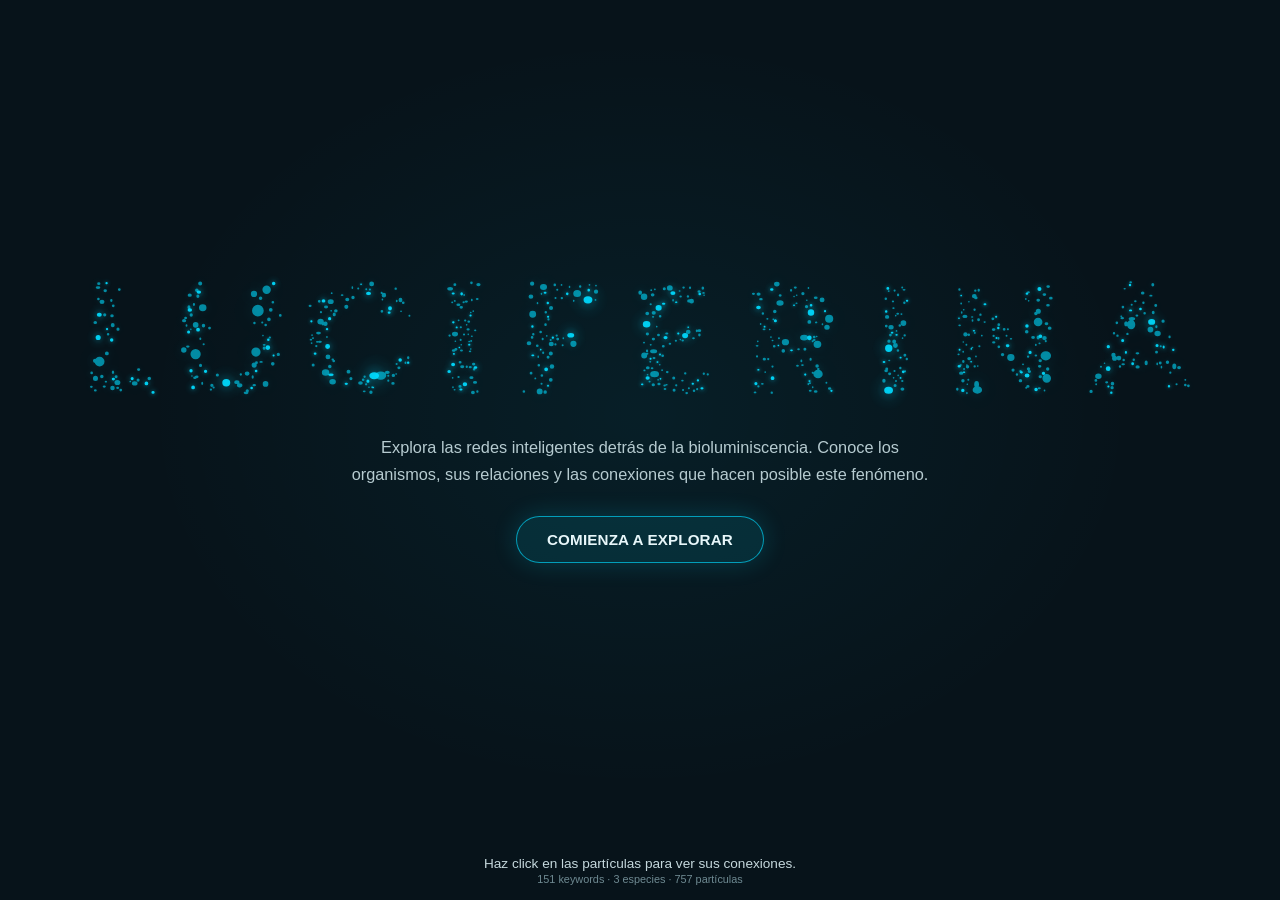
==== commit 88c8305c: "Update welcome text and enhance particle settings for improved user experience" ====
--- a/index.html
+++ b/index.html
@@ -415,12 +415,11 @@
       <h1 class="sr-only">Luciferina</h1>
       <div class="logo-slot" id="logo-slot" role="img" aria-label="Luciferina, formado por partículas"></div>
       <p class="welcome-text">
-        Lorem ipsum dolor sit amet, consectetur adipiscing elit. Sed do eiusmod tempor
-        incididunt ut labore et dolore magna aliqua. Ut enim ad minim veniam, quis nostrud
-        exercitation ullamco laboris nisi ut aliquip ex ea commodo consequat. Duis aute irure
-        dolor in reprehenderit in voluptate velit esse cillum dolore eu fugiat nulla pariatur.
+        Explora las redes inteligentes detrás de la bioluminiscencia. 
+        Conoce los organismos, sus relaciones y las 
+        conexiones que hacen posible este fenómeno.
       </p>
-      <button class="cta" id="cta" type="button">Explora las redes</button>
+      <button class="cta" id="cta" type="button">COMIENZA A EXPLORAR</button>
     </main>
 
     <div class="keyword-targets" id="keyword-targets" role="group" aria-label="Partículas interactivas de keywords"></div>
@@ -452,24 +451,24 @@
 
       const settings = {
         // Partículas
-        planktonCount: isSmallScreen ? 900 : 2400, // bioluminiscencia adicional
-        planktonSize: 1,
-        keywordSize: isSmallScreen ? 5 : 6.5,
-        ambientSize: 1,
+        planktonCount: 0, // bioluminiscencia adicional
+        planktonSize: 0.8,
+        keywordSize: 6.5,
+        ambientSize: 2,
         // Movimiento
-        driftSpeed: 0.6,
-        driftAmplitude: 10,
-        disperseDuration: 2.4,
-        pointerRadius: isSmallScreen ? 90 : 130,
-        pushStrength: 1,
-        springBack: 1,
+        driftSpeed: 0.9,
+        driftAmplitude: 5,
+        disperseDuration: 1,
+        pointerRadius: 130,
+        pushStrength: 0.15,
+        springBack: 0.2,
         // Brillo e intensidad
-        baseGlow: 0.35,
-        keywordGlow: 1,
-        activeGlow: 1.6,
-        bioIntensity: 1,
-        bioDecay: 1.2,
-        sensitivity: 1,
+        baseGlow: 0.12,
+        keywordGlow: 3,
+        activeGlow: 4,
+        bioIntensity: 0.45,
+        bioDecay: 0.95,
+        sensitivity: 3.75,
       };
 
       const COLORS = {
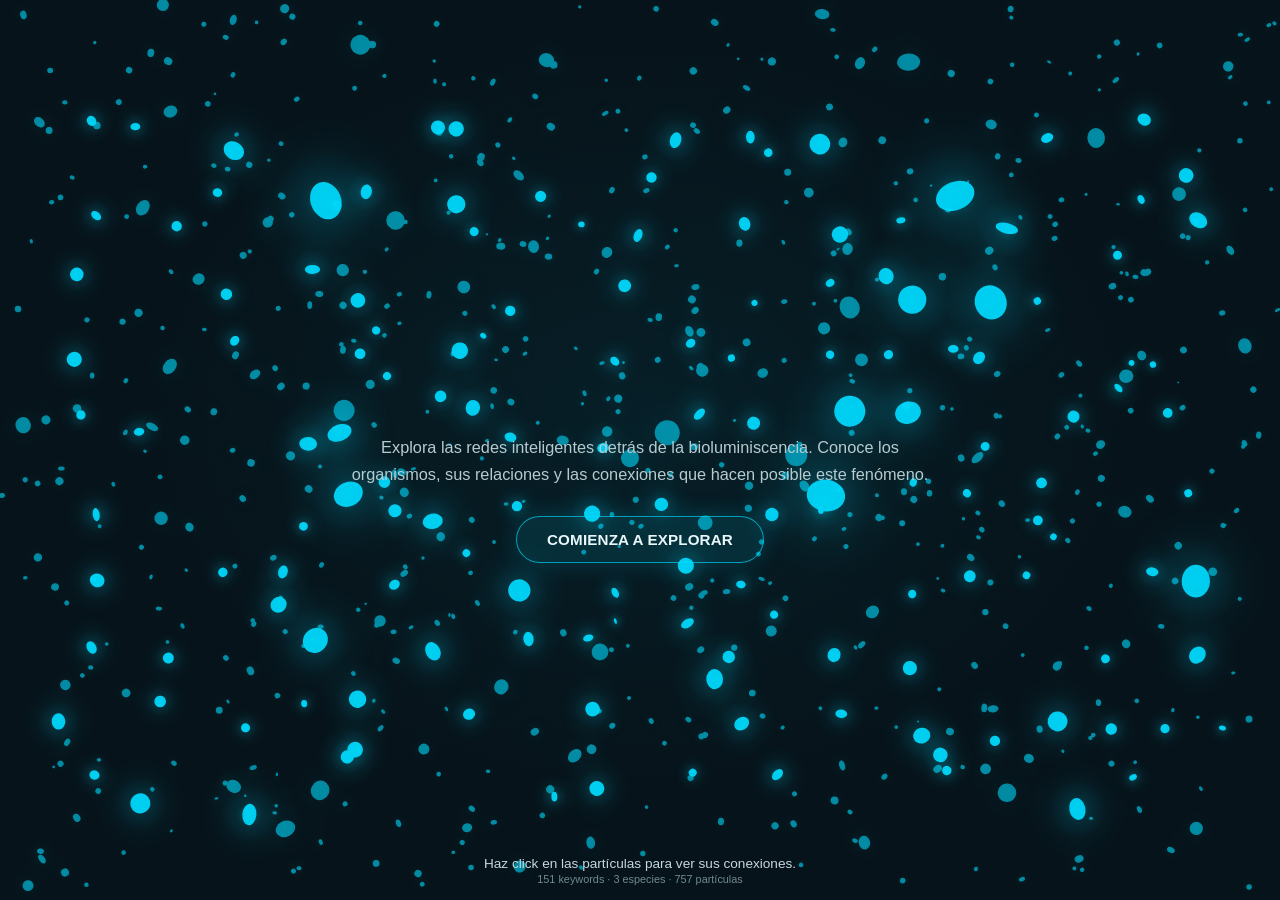
==== commit 50b31d91: "Increase disperse duration for improved particle animation" ====
--- a/index.html
+++ b/index.html
@@ -458,7 +458,7 @@
         // Movimiento
         driftSpeed: 0.9,
         driftAmplitude: 5,
-        disperseDuration: 1,
+        disperseDuration: 6,
         pointerRadius: 130,
         pushStrength: 0.15,
         springBack: 0.2,
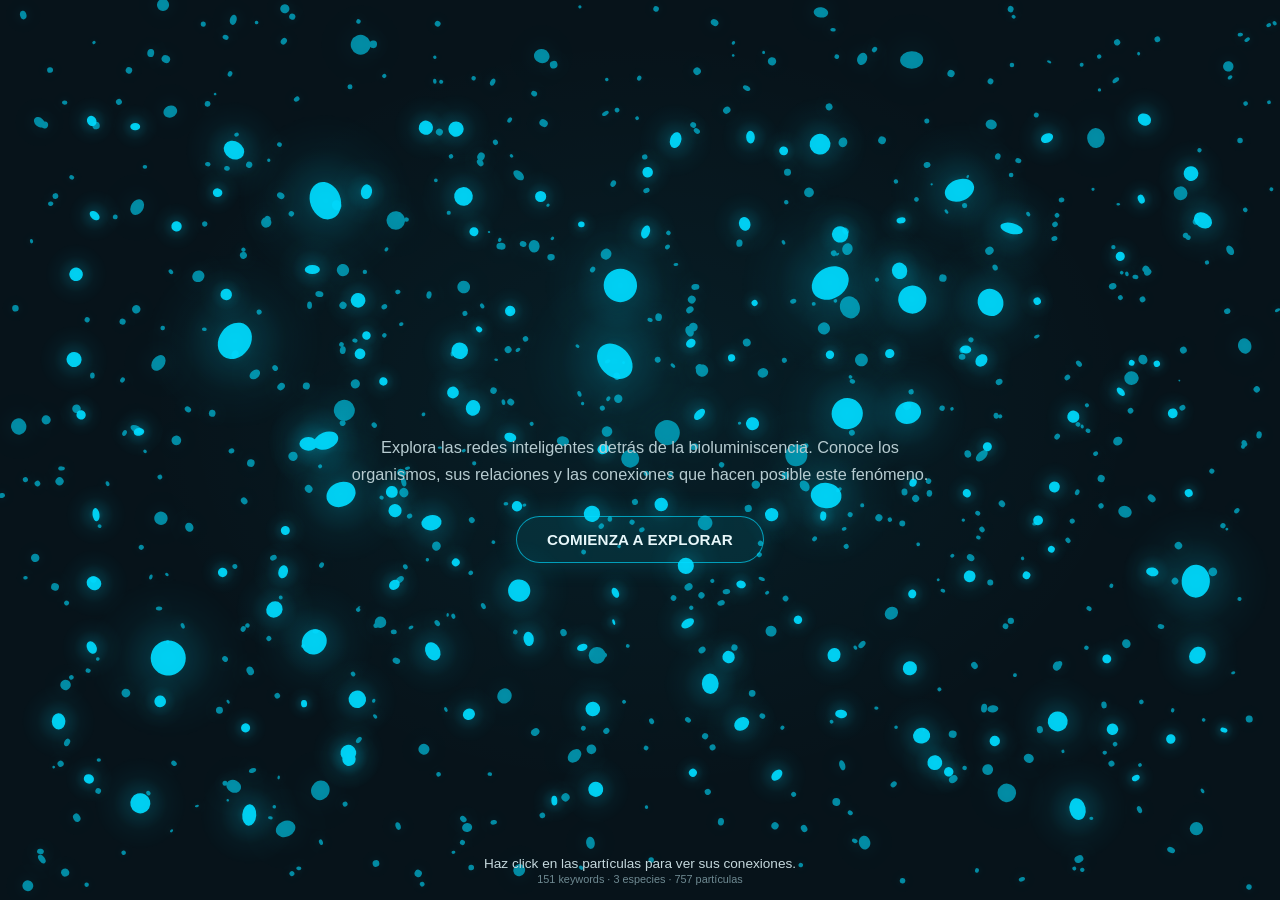
==== commit ce7e86ae: "Add keyword size overrides and interaction controls for enhanced particle behavior" ====
--- a/index.html
+++ b/index.html
@@ -445,6 +445,18 @@
         [3, "img/dinoflagelado.png"],
       ]);
       const HITBOX_PADDING = 8;
+      const SIERRA_MADRE_ORIENTAL_ID = 24;
+      const SIERRA_MADRE_ORIENTAL_SCALE = 0.75;
+      const ETAPA_FOTOSINTETICA_ID = 54;
+      const ETAPA_FOTOSINTETICA_SCALE = 0.8;
+      const CULTURA_ID = 16;
+      const CULTURA_SCALE = 0.8;
+      const FEATURED_KEYWORD_IDS = new Set([12, 46, 93, 107, 108]);
+      const KEYWORD_SIZE_OVERRIDES = new Map([
+        [SIERRA_MADRE_ORIENTAL_ID, SIERRA_MADRE_ORIENTAL_SCALE],
+        [ETAPA_FOTOSINTETICA_ID, ETAPA_FOTOSINTETICA_SCALE],
+        [CULTURA_ID, CULTURA_SCALE],
+      ]);
       const TAU = Math.PI * 2;
       const isSmallScreen = matchMedia("(max-width: 760px)").matches;
       const reducedMotion = matchMedia("(prefers-reduced-motion: reduce)");
@@ -647,6 +659,7 @@
           this.selectedSpeciesId = null;
           this.hoveredId = null;
           this.focusedId = null;
+          this.interactionsEnabled = false;
 
           this.progress = 1; // 0 = logotipo, 1 = dispersas
           this.targetProgress = 0; // la entrada reúne las partículas en la palabra
@@ -701,6 +714,9 @@
           });
           this.keywordParticles = this.anchored.filter((particle) => particle.keyword);
           this.keywordParticleById = new Map(this.keywordParticles.map((particle) => [particle.id, particle]));
+          const referenceParticle = this.keywordParticleById.get(ETAPA_FOTOSINTETICA_ID);
+          if (!referenceParticle) throw new Error("No se encontró la keyword «Etapa fotosintética».");
+          this.featuredKeywordRadius = (referenceParticle.rx + referenceParticle.ry) / 2;
         }
 
         resize() {
@@ -808,6 +824,7 @@
         }
 
         keywordAt(x, y) {
+          if (!this.interactionsEnabled) return null;
           let nearest = null;
           let nearestDistance = Infinity;
           for (const particle of this.keywordParticles) {
@@ -943,7 +960,12 @@
             particle.y = lerp(homeY, targetY, local) + particle.curveY * arc
               + Math.cos(time * 0.7 + particle.phase * 1.3) * wander * 0.8 + particle.oy;
 
-            const scale = lerp(logoScale, isKeyword ? keywordScale : ambientScale, local);
+            const particleRadius = (particle.rx + particle.ry) / 2;
+            const keywordSizeMultiplier = FEATURED_KEYWORD_IDS.has(particle.id)
+              ? this.featuredKeywordRadius / particleRadius
+              : KEYWORD_SIZE_OVERRIDES.get(particle.id) ?? 1;
+            const targetScale = isKeyword ? keywordScale * keywordSizeMultiplier : ambientScale;
+            const scale = lerp(logoScale, targetScale, local);
             particle.drx = Math.max(minimumRadius, particle.rx * scale);
             particle.dry = Math.max(minimumRadius, particle.ry * scale);
             particle.drot = (particle.rot + time * particle.spin) * local;
@@ -1172,6 +1194,8 @@
           document.body.classList.toggle("is-exploring", exploring);
           this.welcome.inert = exploring;
           document.querySelector("#topbar").inert = !exploring;
+          document.querySelector("#keyword-targets").inert = !exploring;
+          this.scene.interactionsEnabled = exploring;
         }
 
         explore() {
@@ -1186,6 +1210,7 @@
 
         selectKeyword(id) {
           const scene = this.scene;
+          if (!scene.interactionsEnabled) return;
           const keyword = this.data.keywords.get(id);
           if (!keyword || !scene.isAvailable(keyword)) return;
           scene.selectedKeywordId = scene.selectedKeywordId === id ? null : id;
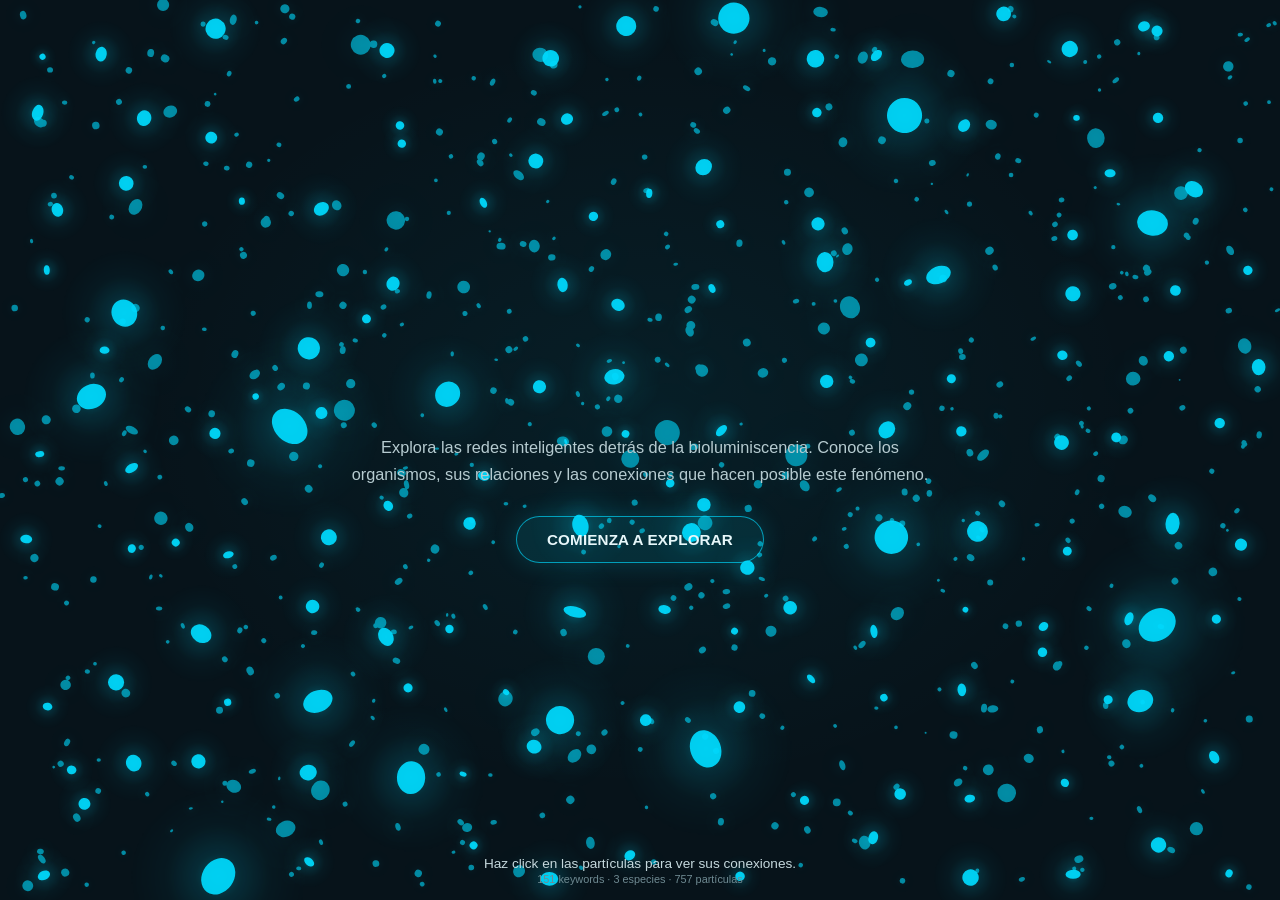
==== commit e38ef4ef: "Enhance keyword layout and interaction by adding push offsets and dynamic positioning" ====
--- a/index.html
+++ b/index.html
@@ -709,6 +709,7 @@
               spin: (random() - 0.5) * 0.6,
               rot: (random() - 0.5) * Math.PI,
               ox: 0, oy: 0, vx: 0, vy: 0, e: 0,
+              pushOffsetX: 0, pushOffsetY: 0, pushElapsed: 1,
               x: 0, y: 0, drx: 0, dry: 0, drot: 0,
             };
           });
@@ -730,11 +731,9 @@
           const slot = this.logoSlot.getBoundingClientRect();
           this.logo = { x: slot.left, y: slot.top, w: slot.width, h: slot.height };
 
-          const top = this.topbar.getBoundingClientRect().bottom + 24;
-          const bottom = this.height - this.footer.getBoundingClientRect().height - 16;
-          const side = this.width < 761 ? 20 : 40;
-          this.field = { x: side, y: top, w: this.width - side * 2, h: Math.max(120, bottom - top) };
+          this.field = { x: 0, y: 0, w: this.width, h: this.height };
           this.layoutKeywords();
+          if (document.body.classList.contains("is-exploring")) this.pushKeywordsFromOverlays();
 
           if (this.previousSize) {
             const scaleX = this.width / this.previousSize.w;
@@ -749,6 +748,7 @@
 
         // Rejilla con variación: las keywords quedan repartidas sin encimarse.
         layoutKeywords() {
+          if (this.keywordLayoutInitialized) return;
           const random = seededRandom(151);
           const count = this.keywordParticles.length;
           const columns = Math.max(1, Math.round(Math.sqrt((count * this.field.w) / this.field.h)));
@@ -763,6 +763,99 @@
             particle.sx = ((cell % columns) + 0.2 + random() * 0.6) / columns;
             particle.sy = (Math.floor(cell / columns) + 0.2 + random() * 0.6) / rows;
           });
+          this.keywordLayoutInitialized = true;
+        }
+
+        pushKeywordsFromOverlays() {
+          const selectors = [
+            ".topbar h2",
+            ".species-button",
+            ".footer .hint",
+            "#app-status",
+            ".particle-controls",
+          ];
+          const obstacles = [...document.querySelectorAll(selectors.join(","))]
+            .filter((element) => element.getClientRects().length > 0)
+            .map((element) => element.getBoundingClientRect());
+          if (document.body.classList.contains("is-exploring")) {
+            const panelStyle = getComputedStyle(document.querySelector(".definition-panel"));
+            const panelLeft = Number.parseFloat(panelStyle.left);
+            const panelRight = Number.parseFloat(panelStyle.right);
+            const panelWidth = panelStyle.width === "auto"
+              ? this.width - panelLeft - panelRight
+              : Number.parseFloat(panelStyle.width);
+            const panelHeight = Number.parseFloat(panelStyle.maxHeight);
+            const panelBottom = Number.parseFloat(panelStyle.bottom);
+            const left = Number.isFinite(panelLeft) ? panelLeft : this.width - panelRight - panelWidth;
+            obstacles.push({
+              left,
+              top: this.height - panelBottom - panelHeight,
+              right: left + panelWidth,
+              bottom: this.height - panelBottom,
+            });
+          }
+          const padding = settings.keywordSize * 2 + HITBOX_PADDING + settings.driftAmplitude;
+          const isObstructed = (x, y) => obstacles.some((rect) =>
+            x >= rect.left - padding && x <= rect.right + padding
+            && y >= rect.top - padding && y <= rect.bottom + padding
+          );
+          const random = seededRandom(this.width * 31 + this.height * 17 + this.keywordParticles.length);
+          const candidateCount = Math.max(600, this.keywordParticles.length * 16);
+          const edgePadding = settings.keywordSize * 2 + settings.driftAmplitude;
+          const candidates = [];
+          for (let index = 0; index < candidateCount; index += 1) {
+            const point = {
+              x: edgePadding + random() * Math.max(0, this.width - edgePadding * 2),
+              y: edgePadding + random() * Math.max(0, this.height - edgePadding * 2),
+            };
+            if (!isObstructed(point.x, point.y)) candidates.push(point);
+          }
+          if (!candidates.length) {
+            throw new Error("No hay espacio libre para distribuir las partículas activas.");
+          }
+
+          const occupied = [];
+          let startIndex = Math.floor(random() * candidates.length);
+          for (const particle of this.keywordParticles) {
+            let destination = null;
+            let bestClearance = -1;
+            for (let offset = 0; offset < candidates.length; offset += 1) {
+              const candidate = candidates[(startIndex + offset) % candidates.length];
+              let clearance = Infinity;
+              for (const point of occupied) {
+                const deltaX = point.x - candidate.x;
+                const deltaY = point.y - candidate.y;
+                clearance = Math.min(clearance, deltaX * deltaX + deltaY * deltaY);
+                if (clearance <= bestClearance) break;
+              }
+              if (clearance > bestClearance) {
+                destination = candidate;
+                bestClearance = clearance;
+              }
+            }
+            if (!destination) {
+              throw new Error("No se pudo apartar una partícula activa de los elementos de la interfaz.");
+            }
+
+            const itemX = this.field.x + particle.sx * this.field.w;
+            const itemY = this.field.y + particle.sy * this.field.h;
+            const local = easeInOut(clamp((this.progress - particle.delay * 0.45) / 0.55, 0, 1));
+            const deltaX = destination.x - itemX;
+            const deltaY = destination.y - itemY;
+            const currentPushProgress = easeInOut(particle.pushElapsed);
+            const remainingPush = particle.pushElapsed < 1 ? 1 - currentPushProgress : 0;
+            const currentPushOffsetX = particle.pushOffsetX * remainingPush;
+            const currentPushOffsetY = particle.pushOffsetY * remainingPush;
+            if (Math.abs(deltaX) > 0.5 || Math.abs(deltaY) > 0.5) {
+              particle.sx = destination.x / this.field.w;
+              particle.sy = destination.y / this.field.h;
+              particle.pushOffsetX = currentPushOffsetX - deltaX * local;
+              particle.pushOffsetY = currentPushOffsetY - deltaY * local;
+              particle.pushElapsed = reducedMotion.matches ? 1 : 0;
+            }
+            occupied.push(destination);
+            startIndex = (startIndex + 1) % candidates.length;
+          }
         }
 
         setPlanktonCount(count) {
@@ -954,11 +1047,19 @@
             particle.ox += particle.vx * dt;
             particle.oy += particle.vy * dt;
             particle.e *= decay;
-
-            particle.x = lerp(homeX, targetX, local) + particle.curveX * arc
-              + Math.sin(time * 0.9 + particle.phase) * wander + particle.ox;
-            particle.y = lerp(homeY, targetY, local) + particle.curveY * arc
-              + Math.cos(time * 0.7 + particle.phase * 1.3) * wander * 0.8 + particle.oy;
+            let pushOffsetX = 0;
+            let pushOffsetY = 0;
+            if (isKeyword && particle.pushElapsed < 1) {
+              particle.pushElapsed = Math.min(1, particle.pushElapsed + dt / 0.18);
+              const remainingPush = 1 - easeInOut(particle.pushElapsed);
+              pushOffsetX = particle.pushOffsetX * remainingPush;
+              pushOffsetY = particle.pushOffsetY * remainingPush;
+            }
+
+            const x = lerp(homeX, targetX, local) + particle.curveX * arc
+              + Math.sin(time * 0.9 + particle.phase) * wander + particle.ox + pushOffsetX;
+            const y = lerp(homeY, targetY, local) + particle.curveY * arc
+              + Math.cos(time * 0.7 + particle.phase * 1.3) * wander * 0.8 + particle.oy + pushOffsetY;
 
             const particleRadius = (particle.rx + particle.ry) / 2;
             const keywordSizeMultiplier = FEATURED_KEYWORD_IDS.has(particle.id)
@@ -968,6 +1069,9 @@
             const scale = lerp(logoScale, targetScale, local);
             particle.drx = Math.max(minimumRadius, particle.rx * scale);
             particle.dry = Math.max(minimumRadius, particle.ry * scale);
+            const edge = isKeyword ? Math.max(particle.drx, particle.dry) : 0;
+            particle.x = clamp(x, edge, width - edge);
+            particle.y = clamp(y, edge, height - edge);
             particle.drot = (particle.rot + time * particle.spin) * local;
           }
         }
@@ -1200,6 +1304,7 @@
 
         explore() {
           this.setExploring(true);
+          this.scene.pushKeywordsFromOverlays();
           this.scene.disperse();
         }
 
@@ -1222,6 +1327,7 @@
             this.panel.definition.textContent = selected.definition;
             this.panel.meta.textContent = `${count} ${count === 1 ? "conexión" : "conexiones"}`;
           }
+          scene.pushKeywordsFromOverlays();
           this.renderStates();
         }
 
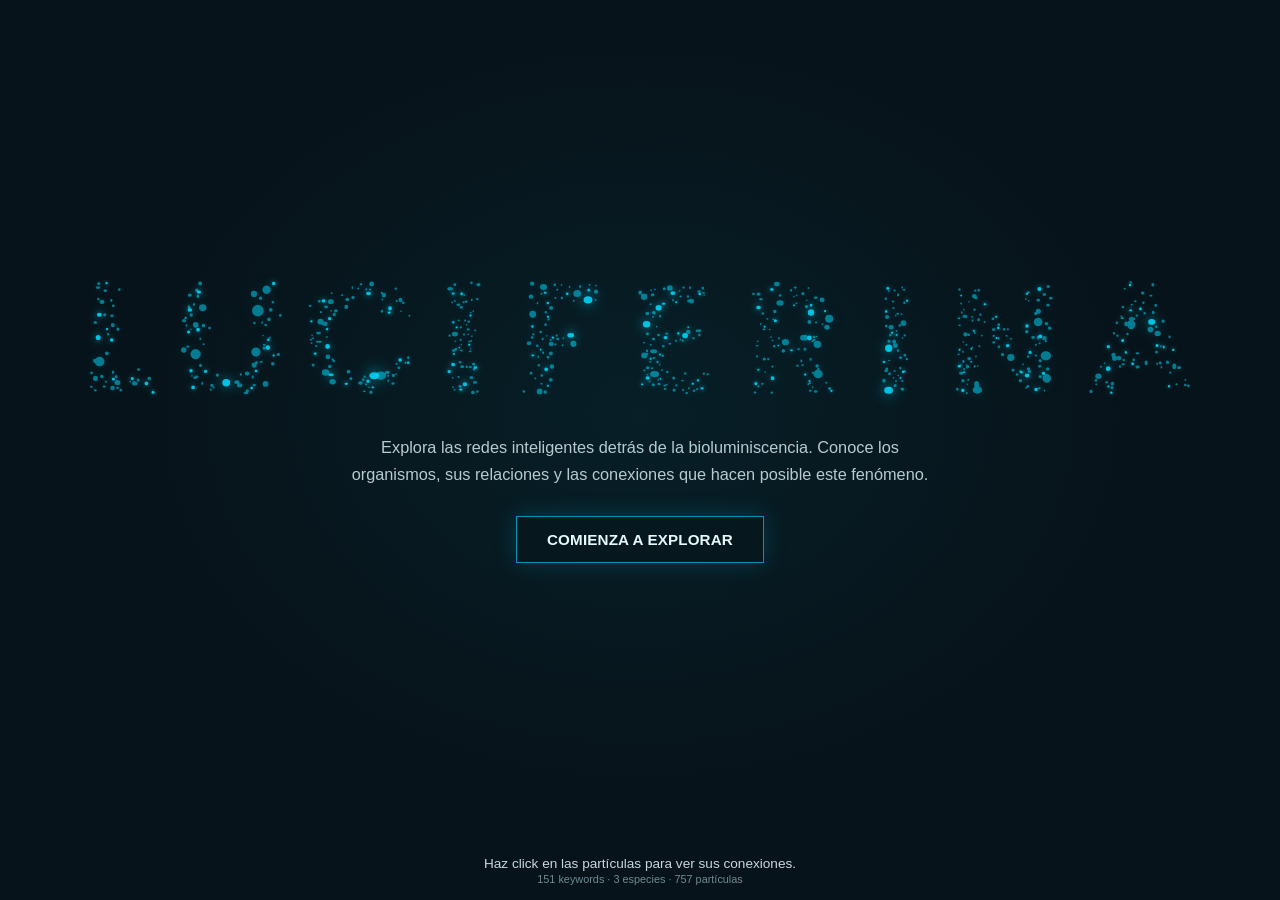
==== commit 08f58595: "Refactor button styles and improve keyword sorting for enhanced UI consistency" ====
--- a/index.html
+++ b/index.html
@@ -125,9 +125,9 @@
         justify-content: center;
         gap: 6px;
         padding: 10px 8px;
-        border: 1px solid rgb(187 221 229 / 24%);
-        border-radius: 14px;
-        background: rgb(7 19 26 / 55%);
+        border: 0;
+        border-radius: 0;
+        background: rgb(0 0 0 / 55%);
         color: #c5d8dd;
         cursor: pointer;
         font-size: 0.75rem;
@@ -146,13 +146,11 @@
 
       .species-button:hover,
       .species-button:focus-visible {
-        border-color: rgb(0 219 255 / 70%);
         color: #fff;
       }
 
       .species-button.is-active {
-        border-color: var(--particle-color);
-        background: rgb(0 219 255 / 12%);
+        background: rgb(0 0 0 / 55%);
         color: var(--particle-color);
       }
 
@@ -196,8 +194,8 @@
       .cta {
         padding: 14px 30px;
         border: 1px solid rgb(0 219 255 / 65%);
-        border-radius: 999px;
-        background: rgb(0 219 255 / 10%);
+        border-radius: 0;
+        background: rgb(0 0 0 / 10%);
         color: #e7f7fa;
         cursor: pointer;
         font-size: 0.95rem;
@@ -210,7 +208,7 @@
 
       .cta:hover,
       .cta:focus-visible {
-        background: rgb(0 219 255 / 22%);
+        background: rgb(0 0 0 / 22%);
         box-shadow: 0 0 34px rgb(0 219 255 / 38%);
         color: #fff;
         outline: none;
@@ -265,9 +263,9 @@
         max-height: min(45vh, 360px);
         padding: 20px 22px;
         overflow-y: auto;
-        border: 1px solid rgb(0 219 255 / 30%);
-        border-radius: 12px;
-        background: rgb(7 19 26 / 94%);
+        border: 0;
+        border-radius: 0;
+        background: rgb(0 0 0 / 94%);
         box-shadow: 0 12px 40px rgb(0 0 0 / 28%), 0 0 24px rgb(0 219 255 / 7%);
         backdrop-filter: blur(14px);
       }
@@ -661,8 +659,8 @@
           this.focusedId = null;
           this.interactionsEnabled = false;
 
-          this.progress = 1; // 0 = logotipo, 1 = dispersas
-          this.targetProgress = 0; // la entrada reúne las partículas en la palabra
+          this.progress = 0; // 0 = logotipo, 1 = dispersas
+          this.targetProgress = 0;
           this.time = 0;
           this.fadeIn = 0;
           this.lastFrame = null;
@@ -684,7 +682,7 @@
         buildAnchored() {
           const { shapes, keywords } = this.data;
           const random = seededRandom(757);
-          const keywordList = [...keywords.values()];
+          const keywordList = [...keywords.values()].sort((a, b) => a.id - b.id);
           const keywordByShape = new Map();
           keywordList.forEach((keyword, index) => {
             keywordByShape.set(Math.floor(((index + 0.5) * shapes.length) / keywordList.length), keyword);
@@ -713,7 +711,9 @@
               x: 0, y: 0, drx: 0, dry: 0, drot: 0,
             };
           });
-          this.keywordParticles = this.anchored.filter((particle) => particle.keyword);
+          this.keywordParticles = this.anchored
+            .filter((particle) => particle.keyword)
+            .sort((a, b) => a.id - b.id);
           this.keywordParticleById = new Map(this.keywordParticles.map((particle) => [particle.id, particle]));
           const referenceParticle = this.keywordParticleById.get(ETAPA_FOTOSINTETICA_ID);
           if (!referenceParticle) throw new Error("No se encontró la keyword «Etapa fotosintética».");
@@ -1287,6 +1287,10 @@
           this.setExploring(false);
 
           document.querySelector("#cta").addEventListener("click", () => this.explore());
+          document.querySelector(".home-link").addEventListener("click", (event) => {
+            event.preventDefault();
+            this.showWelcome();
+          });
           addEventListener("keydown", (event) => {
             if (event.key === "Escape" && this.scene.selectedKeywordId !== null) {
               this.selectKeyword(this.scene.selectedKeywordId);
@@ -1309,7 +1313,13 @@
         }
 
         showWelcome() {
+          this.scene.selectedKeywordId = null;
+          this.scene.selectedSpeciesId = null;
+          this.scene.hoveredId = null;
+          this.scene.focusedId = null;
+          this.panel.container.hidden = true;
           this.setExploring(false);
+          this.renderStates();
           this.scene.gather();
         }
 
@@ -1327,7 +1337,6 @@
             this.panel.definition.textContent = selected.definition;
             this.panel.meta.textContent = `${count} ${count === 1 ? "conexión" : "conexiones"}`;
           }
-          scene.pushKeywordsFromOverlays();
           this.renderStates();
         }
 
